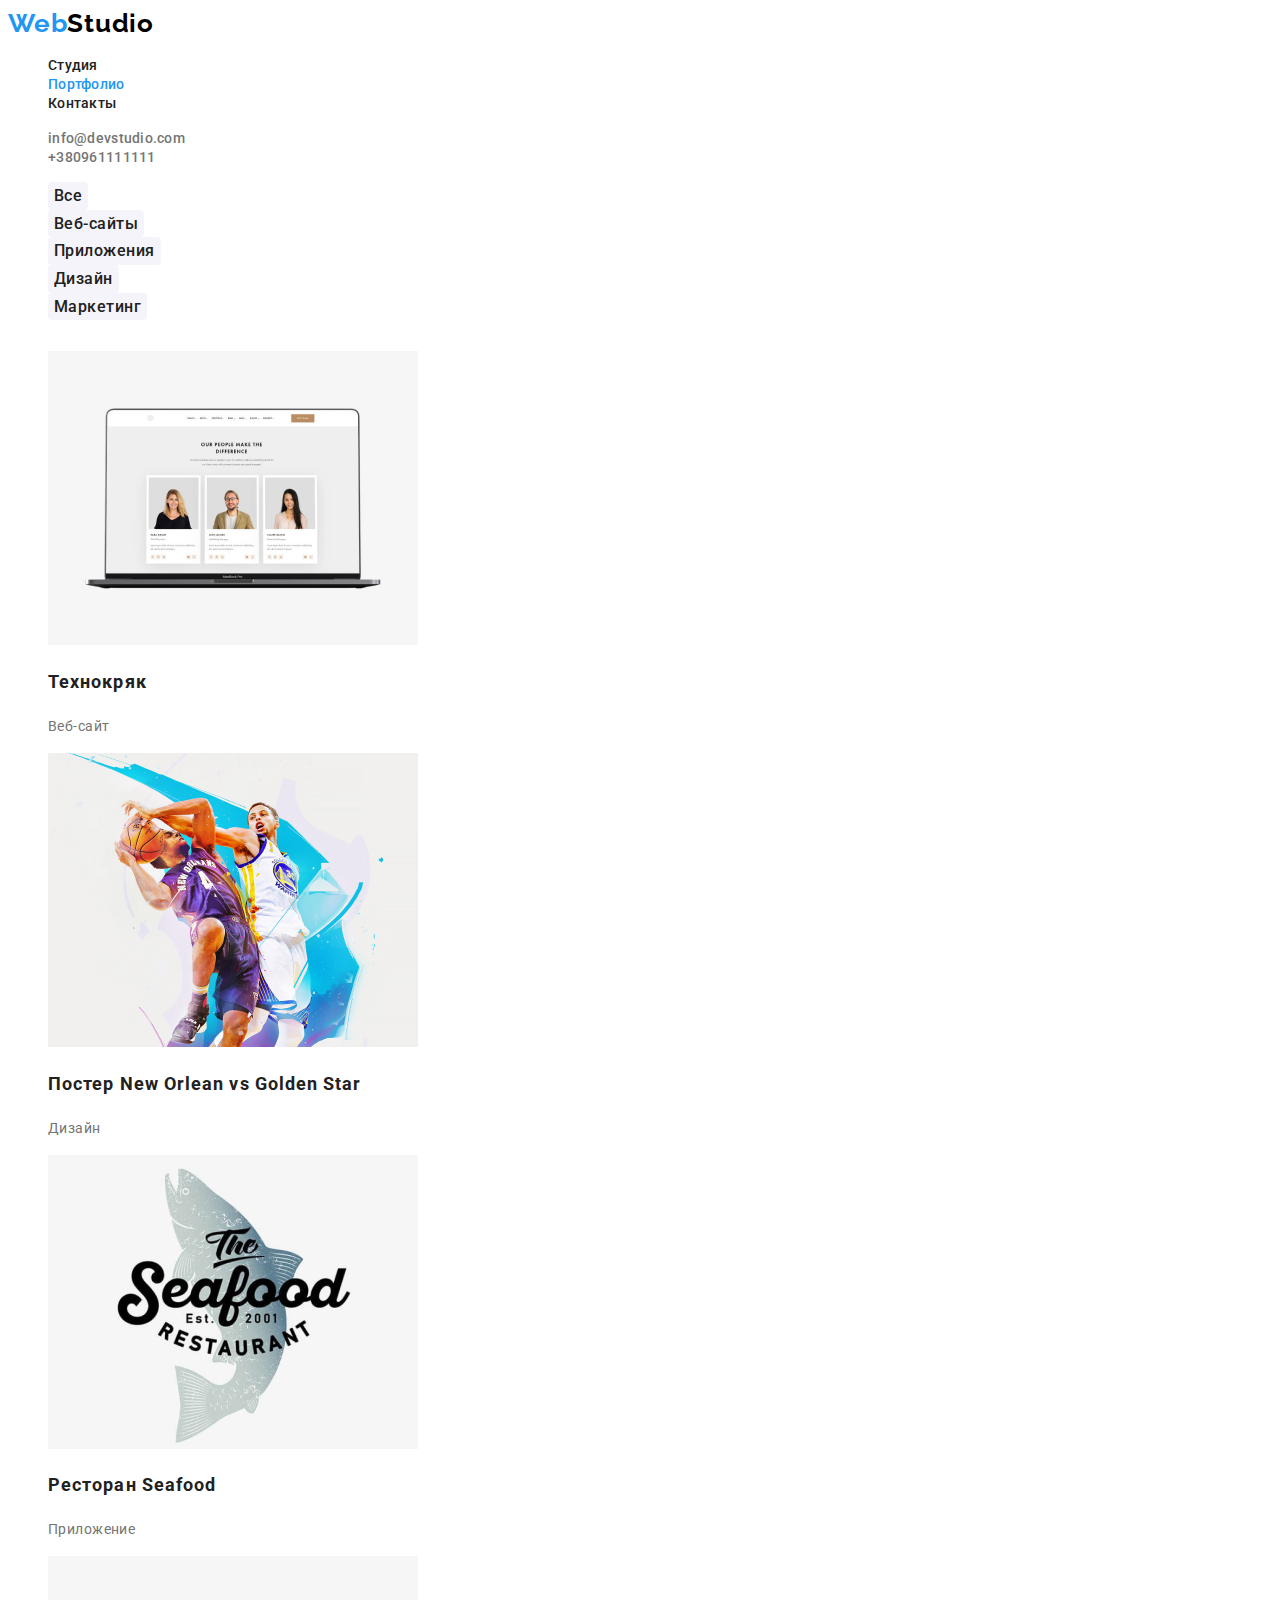
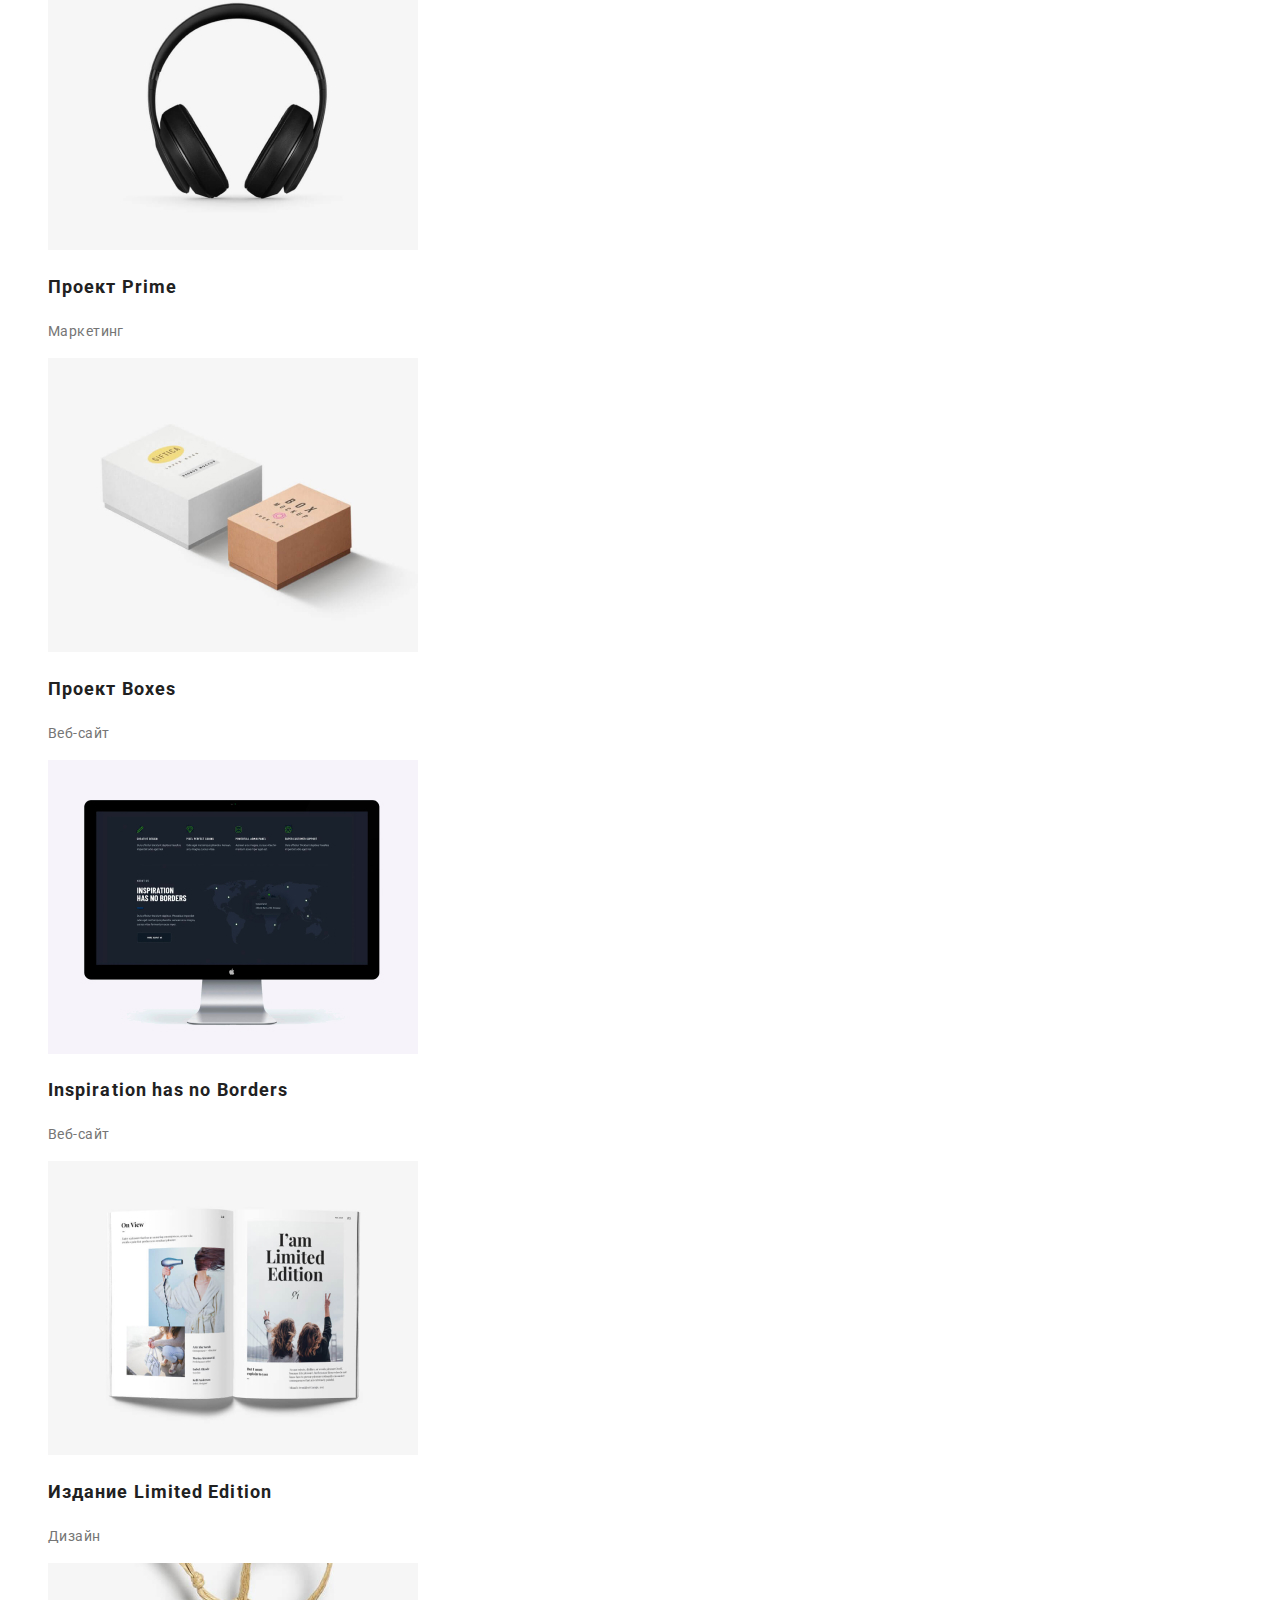
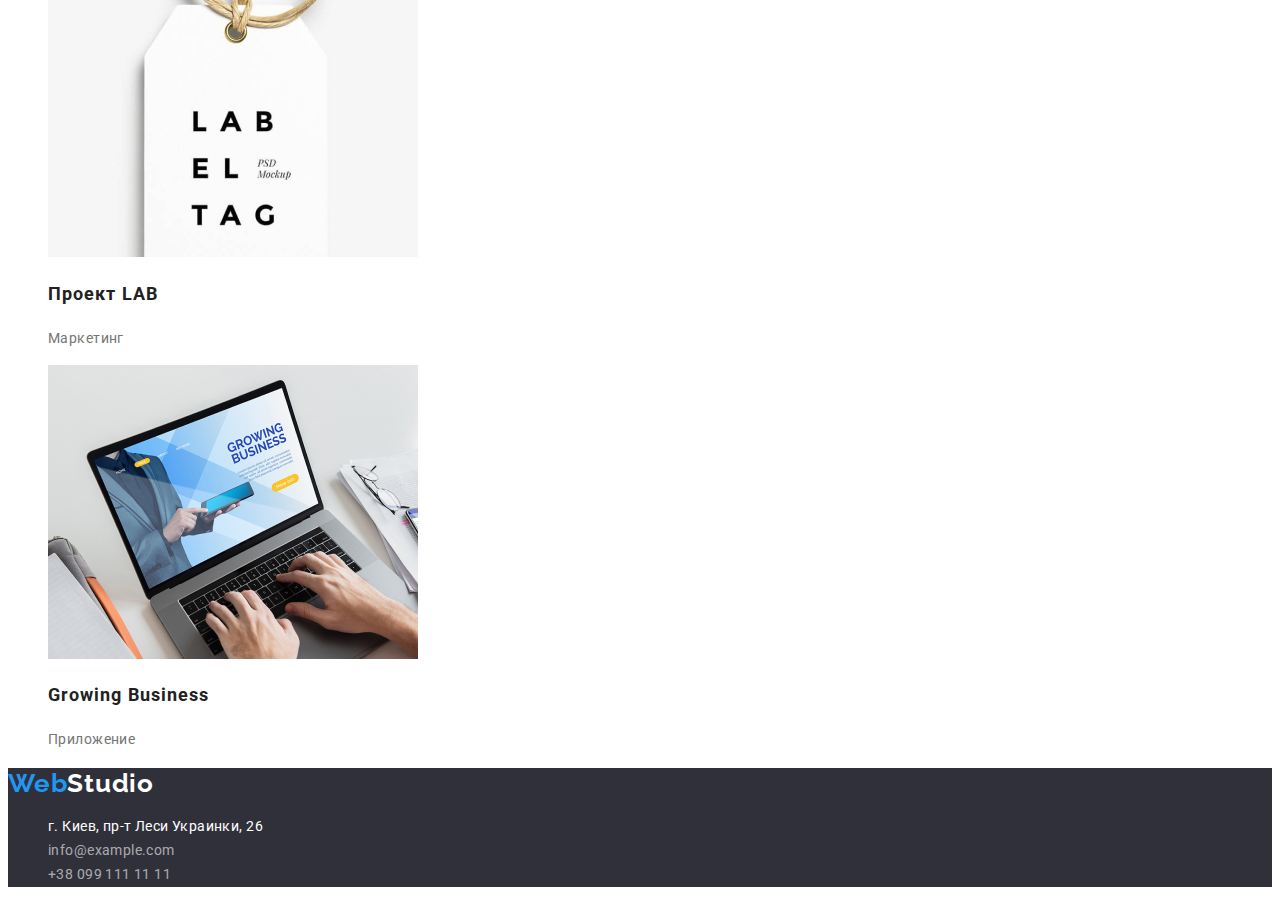
==== portfolio.html @ 6a3483ba "добавляет файлы hw2" ====
<!DOCTYPE html>
<html lang="en">

<head>
    <meta charset="UTF-8">
    <meta http-equiv="X-UA-Compatible" content="IE=edge">
    <meta name="viewport" content="width=device-width, initial-scale=1.0">
    <title>Портфолио</title>

<link rel="preconnect" href="https://fonts.googleapis.com">
<link rel="preconnect" href="https://fonts.gstatic.com" crossorigin>
<link
    href="https://fonts.googleapis.com/css2?family=Raleway:ital,wght@0,700;1,700&family=Roboto:ital,wght@0,400;0,500;0,700;0,900;1,400;1,500;1,700;1,900&display=swap"
    rel="stylesheet">    
    <link rel="stylesheet" href="./css/styles.css">
</head>
<body>
    <!-- Шапка сайта -->
    <header class="page-header">
        <nav>
            <a href="WebStudio" class="logo"><span>Web</span>Studio</a>
            <ul class="site-nav"> 
                <li class="site-nav-list-item"><a href="./index.html" class="site-nav-items">Студия</a></li>
                <li class="site-nav-list-item"><a href ="./portfolio.html" class="site-nav-items current">Портфолио</a></li>
                <li class="site-nav-list-item"><a href="" class="site-nav-items">Контакты</a></li>
            </ul>
        </nav>
        <ul class="contacts">
            <li><a href="mailto:info@devstudio.com" class="contacts-items">info@devstudio.com</a></li>
            <li><a href="tel:+380961111111" class="contacts-items">+380961111111</a></li>
        </ul>
    </header>
    <!-- Основной контент -->
    <main>
        <section class="main-content-section">
        <ul class="portfolio-filter">
            <li class="portfolio-items"><button type="button" class="filter-btn">Все</button></li>
            <li class="portfolio-items"><button type="button" class="filter-btn">Веб-сайты</button></li>
            <li class="portfolio-items"><button type="button" class="filter-btn">Приложения</button></li>
            <li class="portfolio-items"><button type="button" class="filter-btn">Дизайн</button></li>
            <li class="portfolio-items"><button type="button" class="filter-btn">Маркетинг</button></li>
        </ul>
        <h1 class="hidden-title">Виды наших услуг</h1>
        <ul class="types-of-services">
            <li class="services-item">
                <a class="foto"><img src="./images/portfolio_1.jpg"
                alt="Macbook Air с открытой веб-страницей с анкетами"
                width="370"/>
                <h2 class="name">Технокряк</h2>
                <p class="text">Веб-сайт</p></a>
            </li>
            <li class="services-item">
                <a class="foto"><img src="./images/portfolio_2.jpg" 
                alt="Постер с баскетболистами"
                width="370"/>
                <h2 class="name">Постер New Orlean vs Golden Star</h2>
                <p class="text">Дизайн</p></a>
            </li>
            <li class="services-item">
                <a class="foto"><img src="./images/portfolio_3.jpg" 
                alt="Логотип ресторана"
                width="370"/>
                <h2 class="name">Ресторан Seafood</h2>
                <p class="text">Приложение</p></a>
            </li>
            <li class="services-item">
                <a class="foto"><img src="./images/portfolio_4.jpg"
                alt="Наушники"
                width="370"/>
                <h2 class="name">Проект Prime</h2>
                <p class="text">Маркетинг</p></a>
            </li>
            <li class="services-item">
                <a class="foto"><img src="./images/portfolio_5.jpg" 
                alt="Две коробки"
                width="370"/>
                <h2 class="name">Проект Boxes</h2>
                <p class="text">Веб-сайт</p></a>
            </li>
            <li class="services-item">
                <a class="foto"><img src="./images/portfolio_6.jpg" 
                alt="Манитор компьютера"
                width="370"/>
                <h2 class="name">Inspiration has no Borders</h2>
                <p class="text">Веб-сайт</p></a>
            </li>
            <li class="services-item">
                <a class="foto"><img src="./images/portfolio_7.jpg" 
                alt="Открытая книга"
                width="370"/>
                <h2 class="name">Издание Limited Edition</h2>
                <p class="text">Дизайн</p></a>
            </li>
            <li class="services-item">
                <a class="foto"><img src="./images/portfolio_8.jpg" 
                alt="Бирка с логотипом бренда"
                width="370"/>
                <h2 class="name">Проект LAB</h2>
                <p class="text">Маркетинг</p></a>
                </li>
            <li class="services-item">
                <a class="foto"><img src="./images/portfolio_9.jpg" 
                alt="Ноутбук"
                width="370"/>
                <h2 class="name">Growing Business</h2>
                <p class="text">Приложение</p></a>
            </li>
        </ul>
        </section>
    </main>
    <!-- Футер -->
    <footer class="footer-section">
     <a href="WebStudio" class="logo-footer"><span>Web</span>Studio</a>
    <address>
        <ul class="address-section">
            <li class="address-section-item"><a class="exact-adress-item">г. Киев, пр-т Леси Украинки, 26</a></li>
            <li class="address-section-item"><a href="mailto:info@example.com" class="adress-item">info@example.com</a></li>
            <li class="address-section-item"><a href="tel:+380991111111" class="adress-item">+38 099 111 11 11</a></li>
        </ul>
    </address>
    </footer>
</body>
</html>
---- css/styles.css ----
body {
  background-color: #ffffff;
  font-family: "Roboto", "Raleway", sans-serif;
  color: #212121;
}
:root {
  --logo-color-main: #2196f3;
  --logo-color-header: #000000;
  --logo-color-footer: #ffffff;
  --footer-color: rgba(255, 255, 255, 0.6);
  --footer-background-color: #2f303a;
  --team-color: #f5f4fa;
  --text-color: #757575;
  --box-shadow: 0px 4px 4px rgba(0, 0, 0, 0.15);
  --nav-color: #212121;
}
/* Header */
.page-header {
  background: var(--logo-color-footer);
}

.logo {
  font-family: "Raleway";
  font-weight: bold;
  color: var(--logo-color-header);
  font-size: 26px;
  line-height: 1.2;
  letter-spacing: 0.03em;
  text-decoration: none;
}
.logo-footer {
  font-family: "Raleway";
  font-weight: bold;
  color: var(--logo-color-footer);
  font-size: 26px;
  line-height: 1.2;
  letter-spacing: 0.03em;
  text-decoration: none;
}

.page-header span {
  color: var(--logo-color-main);
}

.site-nav .site-nav-list-item .current {
  color: var(--logo-color-main);
}

.site-nav li {
  list-style-type: none;
}

.site-nav-items {
  text-decoration: none;
  font-weight: 500;
  font-size: 14px;
  line-height: 1.1;
  letter-spacing: 0.02em;
  color: var(--nav-color);
}
.site-nav .site-nav-items:hover,
.site-nav .site-nav-items:focus {
  color: var(--logo-color-main);
}
.site-nav .site-nav-items:active {
  color: var(--logo-color-main);
}
.site-nav-items:visited {
  color: var(--nav-color);
}

.contacts-items {
  text-decoration: none;
  list-style-type: none;
  color: var(--text-color);
  font-weight: 500;
  font-size: 14px;
  line-height: 1.1;
  letter-spacing: 0.02em;
}

.contacts {
  color: var(--text-color);
  text-decoration: none;
  list-style-type: none;
}

.contacts .contacts-items:hover,
.contacts-items:focus {
  color: var(--logo-color-main);
}

/* Main */

.filter-btn {
  text-decoration: none;
  list-style-type: none;
  background-color: var(--team-color);
  font-family: "Roboto";
  font-weight: 500;
  font-size: 14px;
  line-height: 1.6;
  letter-spacing: 0.03em;
  border: none;
  border-radius: 4px;
  text-align: center;
  display: inline-block;
  cursor: pointer;
  font-size: 16px;
  color: var(--nav-color);
  line-height: 1.6;
}
.portfolio-filter .portfolio-items .button {
  font-weight: 500;
  font-size: 16px;
  line-height: 1.6;
  text-align: center;
  letter-spacing: 0.03em;
  color: var(--logo-color-footer);
  border-width: 1px;
  border-color: var(--logo-color-header);
}

.main-content-section .portfolio-items .filter-btn:hover,
.filter-btn:focus,
.filter-btn:active {
  background-color: var(--logo-color-main);
  color: var(--logo-color-footer);
}

.portfolio-items {
  list-style-type: none;
  text-decoration: none;
}

.hidden-title {
  width: 1px;
  height: 1px;
  margin: -1px;
  border: 0;
  padding: 0;
  white-space: nowrap;
  clip-path: inset(100%);
  clip: rect(0 0 0 0);
  overflow: hidden;
}
.services-item {
  list-style-type: none;
}
.name {
  font-weight: bold;
  font-size: 18px;
  line-height: 2;
  letter-spacing: 0.06em;
}
.text {
  font-size: 16px;
  line-height: 1.9;
  letter-spacing: 0.03em;
}
/* Main for index.html */
.title-section {
  background-color: var(--footer-background-color);
  width: 1600px;
  height: 600px;
}
.title-section .title {
  left: 452px;
  top: 280px;
  font-weight: 900;
  font-size: 44px;
  line-height: 1.4;
  letter-spacing: 0.06em;
  text-align: center;
  color: var(--logo-color-footer);
  text-transform: uppercase;
}
.title-section .btn {
  position: absolute;
  width: 200px;
  height: 50px;
  left: 700px;
  top: 430px;
  font-weight: bold;
  font-size: 16px;
  line-height: 1.9;
  letter-spacing: 0.06em;
  align-items: center;
  text-align: center;
  color: var(--logo-color-footer);
  border: none;
  background: var(--logo-color-main);
  box-shadow: var(--box-shadow);
  border-radius: 4px;
  cursor: pointer;
}

.headline {
  font-weight: bold;
  font-size: 14px;
  line-height: 1.1;
  letter-spacing: 0.03em;
  text-transform: uppercase;
}

.text {
  font-size: 14px;
  line-height: 1.7;
  letter-spacing: 0.03em;
  color: var(--text-color);
}

.team-section {
  background-color: var(--team-color);
}
.subtitle {
  font-weight: bold;
  font-size: 36px;
  line-height: 1.2;
  letter-spacing: 0.03em;
  text-align: center;
}

.list-items {
  list-style-type: none;
}
.headline-name {
  font-weight: 500;
  font-size: 16px;
  line-height: 1.2;
  letter-spacing: 0.03em;
  text-align: center;
}

.text-position {
  font-size: 16px;
  line-height: 1.2;
  letter-spacing: 0.03em;
  text-align: center;
  color: var(--text-color);
}

/* Footer */
.footer-section {
  background-color: var(--footer-background-color);
}
.a {
  text-decoration: none;
}

.address-section .address-section-item {
  list-style-type: none;
}
.address-section-item .adress-item {
  text-decoration: none;
}
.adress-item {
  font-size: 14px;
  line-height: 1.7;
  letter-spacing: 0.03em;
  font-style: normal;
  color: var(--footer-color);
}
.exact-adress-item {
  font-size: 14px;
  line-height: 1.7;
  letter-spacing: 0.03em;
  font-style: normal;
  color: var(--logo-color-footer);
}
.footer-section span {
  color: var(--logo-color-main);
}

.address-section .address-section-item .adress-item:hover,
.adress-item:focus,
.adress-item:active {
  color: var(--logo-color-main);
}
.address-section .address-section-item .exact-adress-item:hover,
.exact-adress-item:focus,
.exact-adress-item:active {
  color: var(--logo-color-main);
}
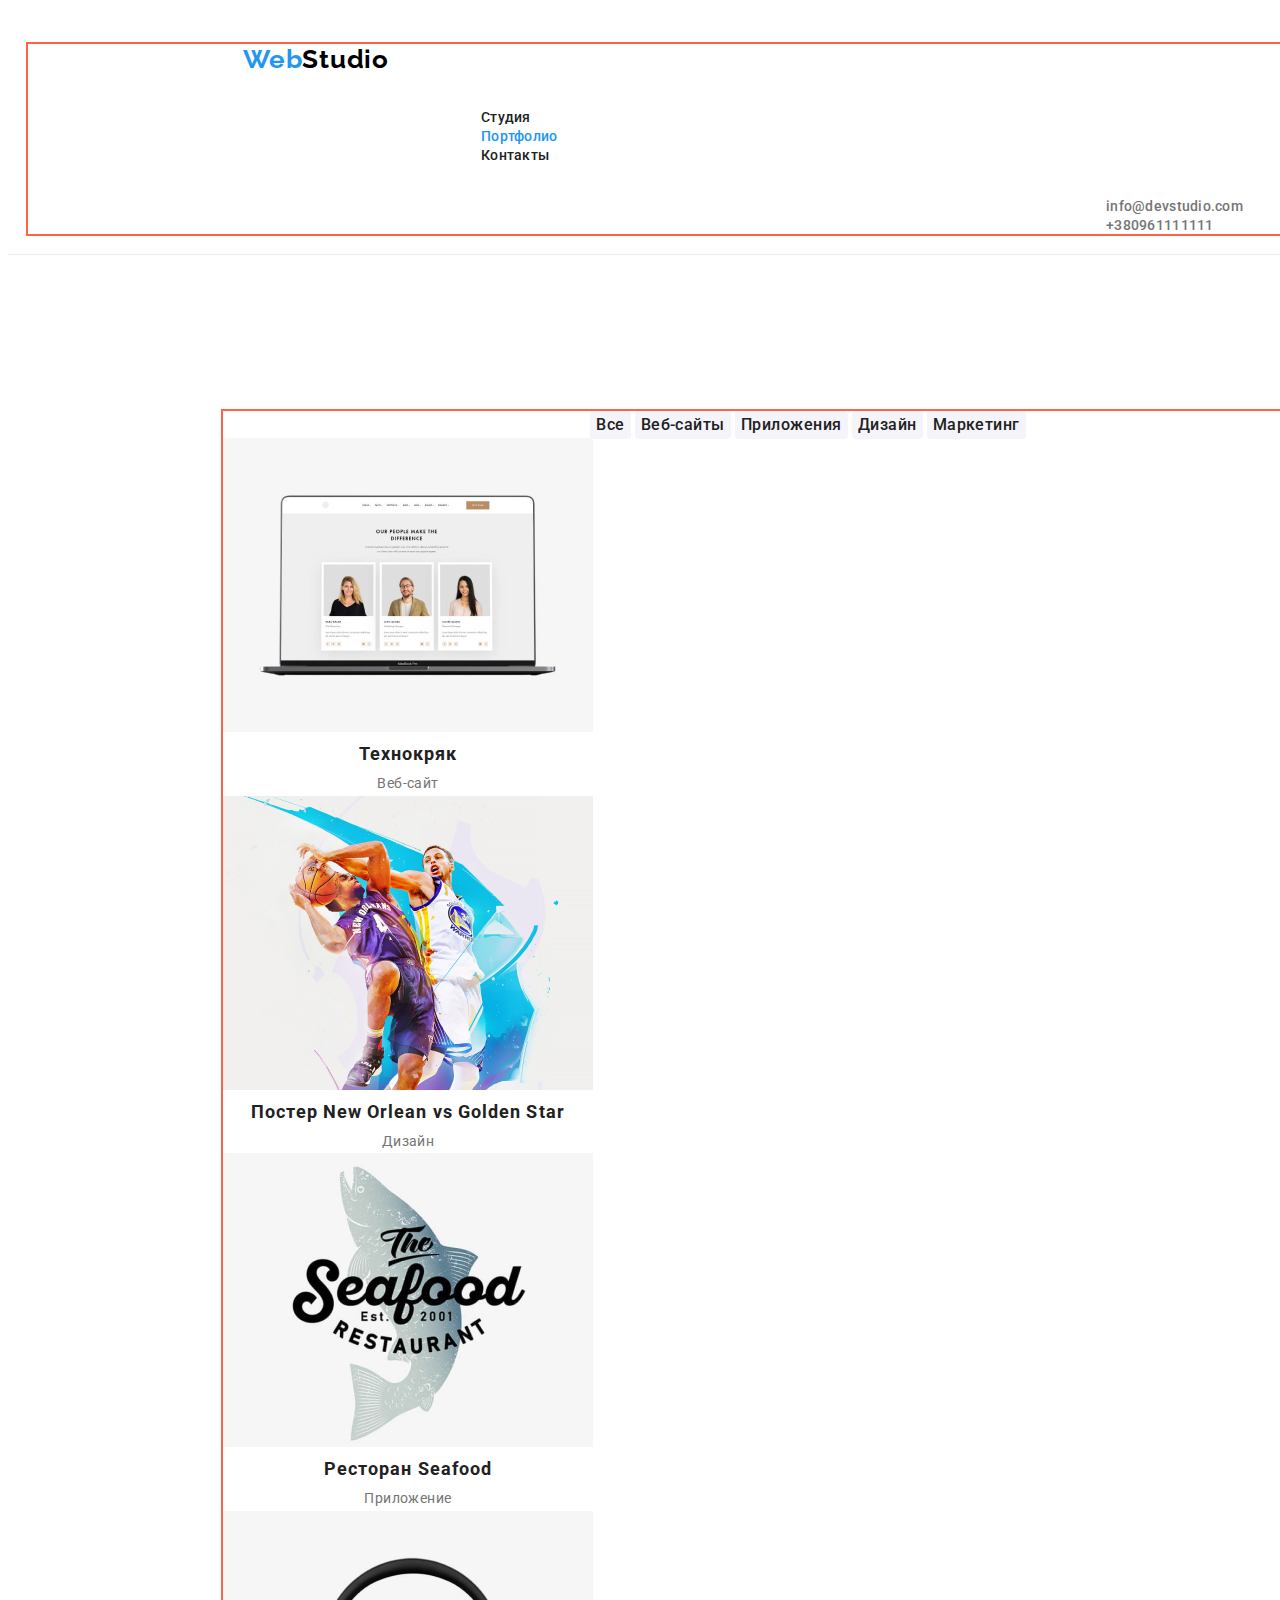
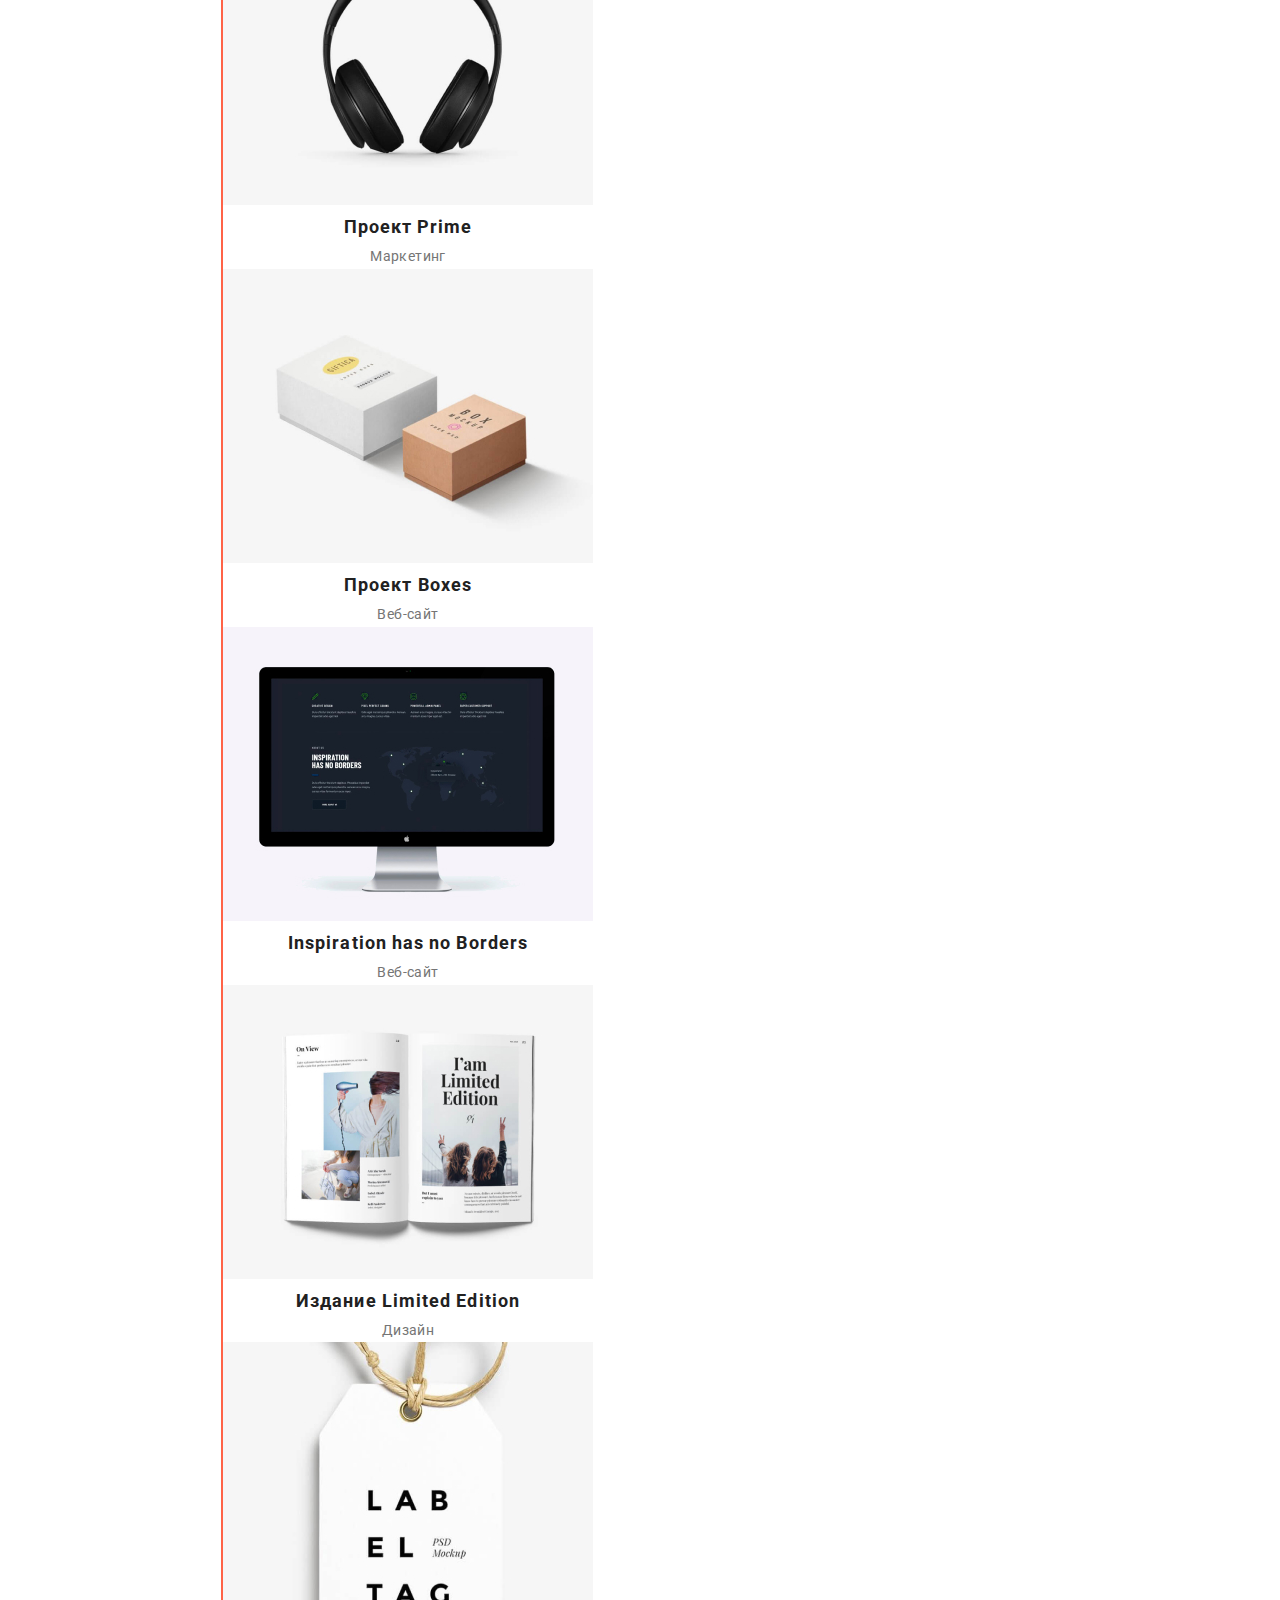
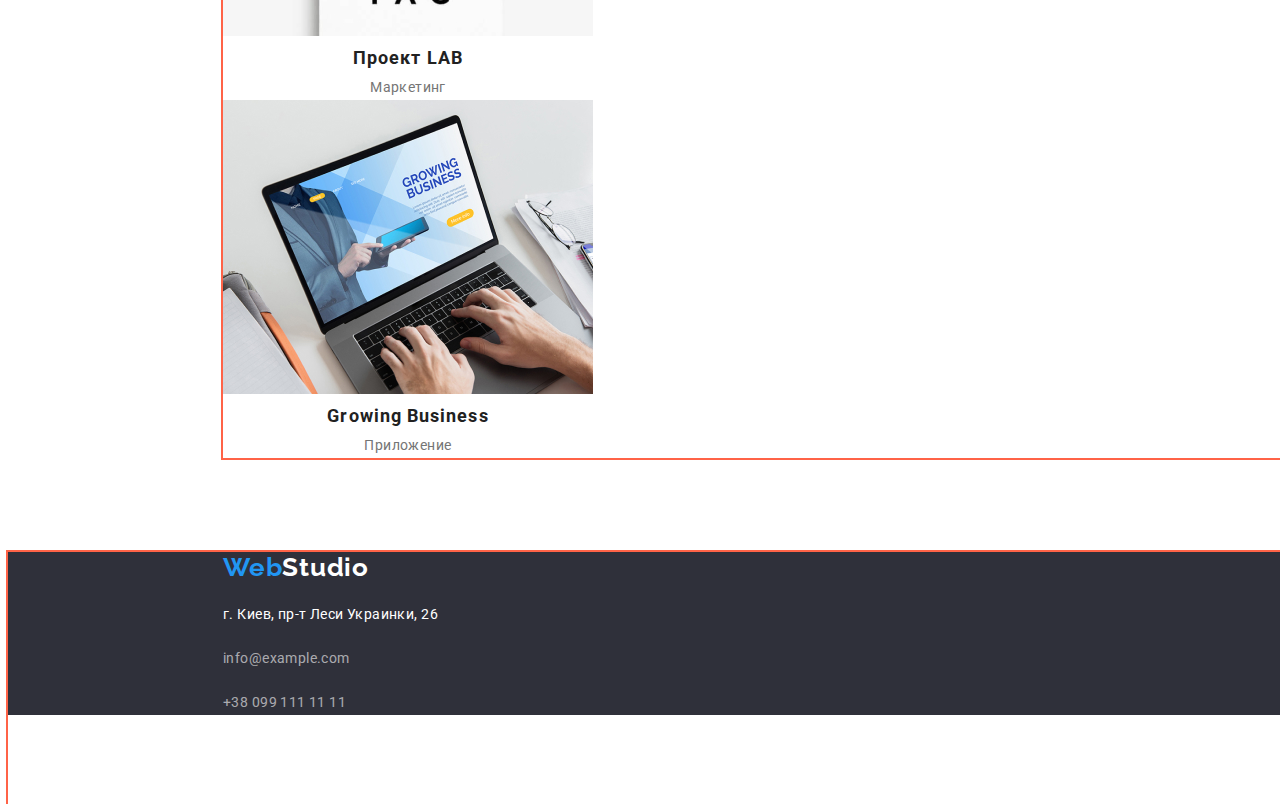
==== commit 19bff786: "добавляет геометрию элемента" ====
--- a/portfolio.html
+++ b/portfolio.html
@@ -11,28 +11,38 @@
 <link rel="preconnect" href="https://fonts.gstatic.com" crossorigin>
 <link
     href="https://fonts.googleapis.com/css2?family=Raleway:ital,wght@0,700;1,700&family=Roboto:ital,wght@0,400;0,500;0,700;0,900;1,400;1,500;1,700;1,900&display=swap"
-    rel="stylesheet">    
+    rel="stylesheet">        
+    <link rel="stylesheet" href="https://cdnjs.cloudflare.com/ajax/libs/modern-normalize/1.1.0/modern-normalize.min.css"
+        integrity="sha512-wpPYUAdjBVSE4KJnH1VR1HeZfpl1ub8YT/NKx4PuQ5NmX2tKuGu6U/JRp5y+Y8XG2tV+wKQpNHVUX03MfMFn9Q=="
+        crossorigin="anonymous" referrerpolicy="no-referrer"/>
     <link rel="stylesheet" href="./css/styles.css">
+
 </head>
 <body>
+ <div class="body-doc">
     <!-- Шапка сайта -->
-    <header class="page-header">
-        <nav>
+    <div class="header-container">
+        <header class="page-header">
+        <nav class="nav-container">
             <a href="WebStudio" class="logo"><span>Web</span>Studio</a>
             <ul class="site-nav"> 
                 <li class="site-nav-list-item"><a href="./index.html" class="site-nav-items">Студия</a></li>
                 <li class="site-nav-list-item"><a href ="./portfolio.html" class="site-nav-items current">Портфолио</a></li>
                 <li class="site-nav-list-item"><a href="" class="site-nav-items">Контакты</a></li>
             </ul>
+        
         </nav>
         <ul class="contacts">
             <li><a href="mailto:info@devstudio.com" class="contacts-items">info@devstudio.com</a></li>
             <li><a href="tel:+380961111111" class="contacts-items">+380961111111</a></li>
         </ul>
-    </header>
+        </header>
+    </div>
     <!-- Основной контент -->
     <main>
+        <div class="portfolio-container">
         <section class="main-content-section">
+        <div class="portfilio-btn-contaner">
         <ul class="portfolio-filter">
             <li class="portfolio-items"><button type="button" class="filter-btn">Все</button></li>
             <li class="portfolio-items"><button type="button" class="filter-btn">Веб-сайты</button></li>
@@ -40,7 +50,9 @@
             <li class="portfolio-items"><button type="button" class="filter-btn">Дизайн</button></li>
             <li class="portfolio-items"><button type="button" class="filter-btn">Маркетинг</button></li>
         </ul>
+        </div>
         <h1 class="hidden-title">Виды наших услуг</h1>
+        <div class="portfolio-exmls">
         <ul class="types-of-services">
             <li class="services-item">
                 <a class="foto"><img src="./images/portfolio_1.jpg"
@@ -106,9 +118,12 @@
                 <p class="text">Приложение</p></a>
             </li>
         </ul>
+        </div>
         </section>
+    </div>    
     </main>
     <!-- Футер -->
+    <div class="footer-container">
     <footer class="footer-section">
      <a href="WebStudio" class="logo-footer"><span>Web</span>Studio</a>
     <address>
@@ -119,5 +134,7 @@
         </ul>
     </address>
     </footer>
+    </div>
+</div>
 </body>
 </html>--- a/css/styles.css
+++ b/css/styles.css
@@ -1,3 +1,23 @@
+p,
+h1,
+h2,
+h3,
+h4,
+h5,
+h6 {
+  margin: 0;
+}
+
+ul,
+ol {
+  margin: 0;
+  padding: 0;
+}
+
+button {
+  cursor: pointer;
+}
+
 body {
   background-color: #ffffff;
   font-family: "Roboto", "Raleway", sans-serif;
@@ -15,8 +35,35 @@
   --nav-color: #212121;
 }
 /* Header */
+.body-doc {
+  width: 1600px;
+  height: 1880px;
+}
+
+.header-container {
+  width: 1600px;
+  margin: 0px;
+  display: inline-block;
+  flex-direction: row;
+  justify-content: flex-start;
+  border-bottom: 1px solid #ececec;
+  padding: 20px;
+  margin-top: 16px;
+  margin-bottom: 78px;
+}
+
+.portfolio-container {
+  width: 1170px;
+  margin-top: 78px;
+  margin-right: 215px;
+  margin-bottom: 94px;
+  margin-left: 215px;
+  outline: 2px solid tomato;
+}
+
 .page-header {
   background: var(--logo-color-footer);
+  outline: 2px solid tomato;
 }
 
 .logo {
@@ -27,6 +74,9 @@
   line-height: 1.2;
   letter-spacing: 0.03em;
   text-decoration: none;
+  width: 145px;
+  padding-top: 31px;
+  padding-left: 215px;
 }
 .logo-footer {
   font-family: "Raleway";
@@ -36,6 +86,11 @@
   line-height: 1.2;
   letter-spacing: 0.03em;
   text-decoration: none;
+  width: 145px;
+  padding-top: 60;
+  padding-right: 1240px;
+  padding-bottom: 20px;
+  padding-left: 215px;
 }
 
 .page-header span {
@@ -49,7 +104,11 @@
 .site-nav li {
   list-style-type: none;
 }
-
+.site-nav {
+  width: 294px;
+  padding-top: 32px;
+  padding-left: 453px;
+}
 .site-nav-items {
   text-decoration: none;
   font-weight: 500;
@@ -83,6 +142,9 @@
   color: var(--text-color);
   text-decoration: none;
   list-style-type: none;
+  width: 135px;
+  padding-top: 32px;
+  padding-left: 1078px;
 }
 
 .contacts .contacts-items:hover,
@@ -91,6 +153,9 @@
 }
 
 /* Main */
+.portfilio-btn-contaner {
+  text-align: center;
+}
 
 .filter-btn {
   text-decoration: none;
@@ -131,6 +196,7 @@
 .portfolio-items {
   list-style-type: none;
   text-decoration: none;
+  display: inline;
 }
 
 .hidden-title {
@@ -144,6 +210,11 @@
   clip: rect(0 0 0 0);
   overflow: hidden;
 }
+
+.portfolio-exmls {
+  text-align: center;
+  display: flex;
+}
 .services-item {
   list-style-type: none;
 }
@@ -241,6 +312,13 @@
 }
 
 /* Footer */
+.footer-container {
+  width: 1600px;
+  height: 252px;
+  margin-top: 94px;
+  margin-bottom: 0px;
+  outline: 2px solid tomato;
+}
 .footer-section {
   background-color: var(--footer-background-color);
 }
@@ -253,6 +331,14 @@
 }
 .address-section-item .adress-item {
   text-decoration: none;
+}
+
+.address-section-item {
+  width: 231px;
+  margin-top: 20px;
+  margin-right: 1154;
+  margin-bottom: 60;
+  margin-left: 215px;
 }
 .adress-item {
   font-size: 14px;
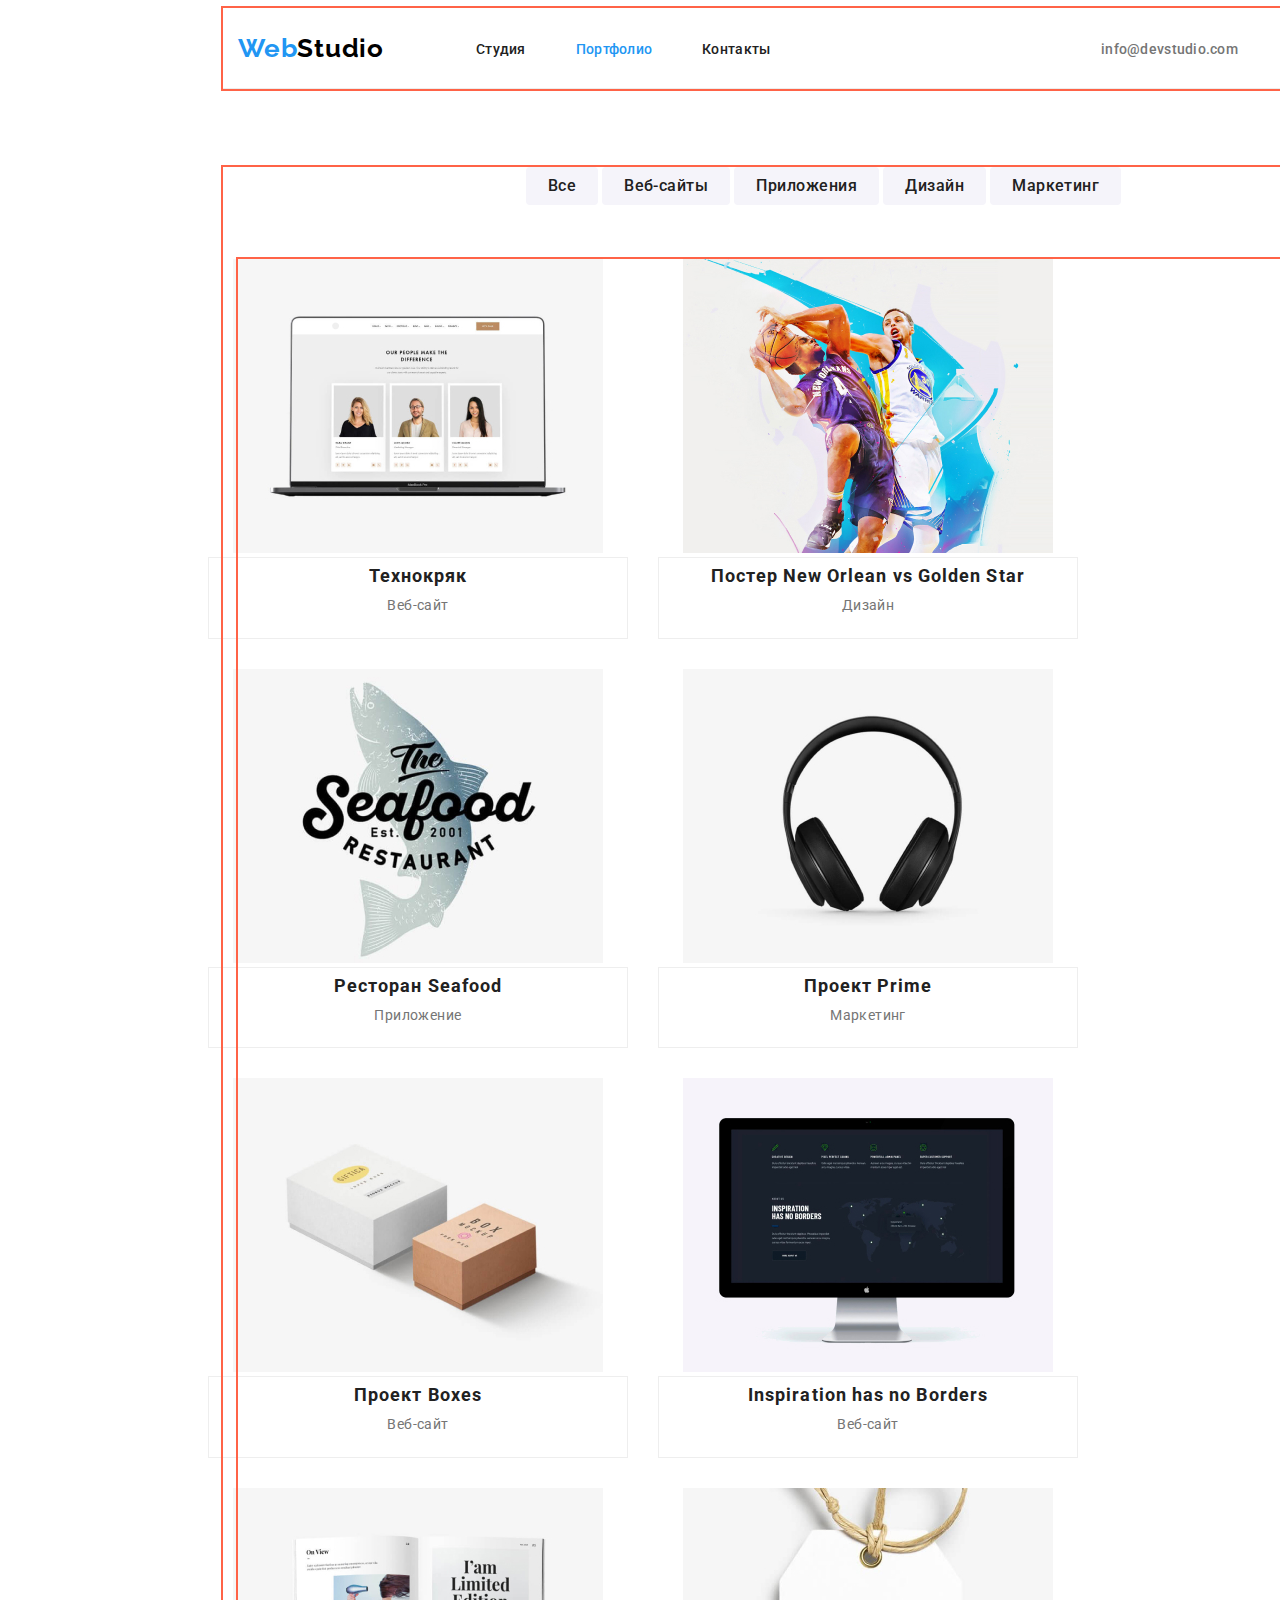
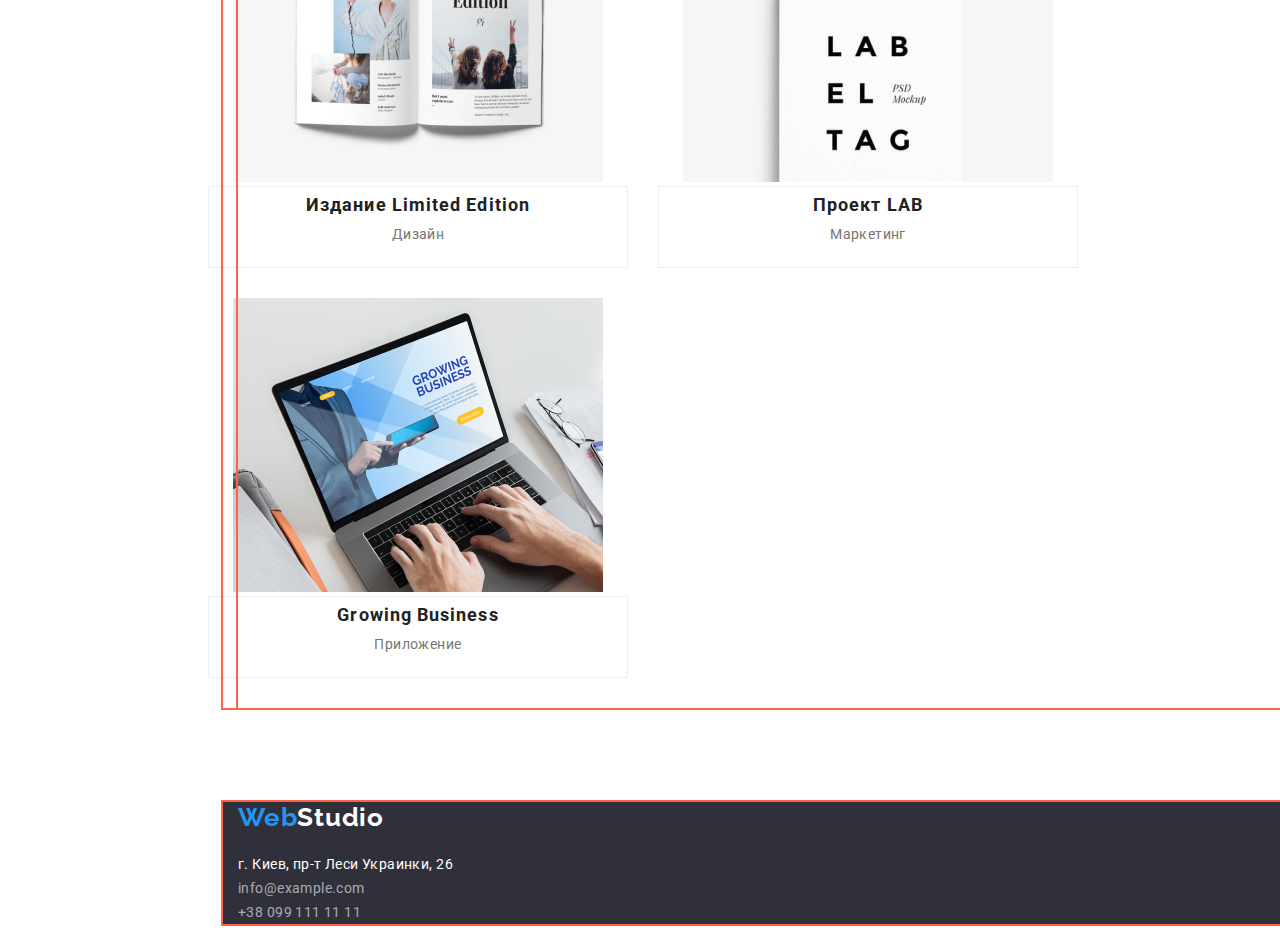
==== commit 5409f304: "добавляет геометрию документу Portfolio" ====
--- a/portfolio.html
+++ b/portfolio.html
@@ -1,12 +1,10 @@
 <!DOCTYPE html>
 <html lang="en">
-
 <head>
     <meta charset="UTF-8">
     <meta http-equiv="X-UA-Compatible" content="IE=edge">
     <meta name="viewport" content="width=device-width, initial-scale=1.0">
     <title>Портфолио</title>
-
 <link rel="preconnect" href="https://fonts.googleapis.com">
 <link rel="preconnect" href="https://fonts.gstatic.com" crossorigin>
 <link
@@ -16,116 +14,150 @@
         integrity="sha512-wpPYUAdjBVSE4KJnH1VR1HeZfpl1ub8YT/NKx4PuQ5NmX2tKuGu6U/JRp5y+Y8XG2tV+wKQpNHVUX03MfMFn9Q=="
         crossorigin="anonymous" referrerpolicy="no-referrer"/>
     <link rel="stylesheet" href="./css/styles.css">
-
 </head>
 <body>
- <div class="body-doc">
+
     <!-- Шапка сайта -->
-    <div class="header-container">
-        <header class="page-header">
-        <nav class="nav-container">
-            <a href="WebStudio" class="logo"><span>Web</span>Studio</a>
-            <ul class="site-nav"> 
-                <li class="site-nav-list-item"><a href="./index.html" class="site-nav-items">Студия</a></li>
-                <li class="site-nav-list-item"><a href ="./portfolio.html" class="site-nav-items current">Портфолио</a></li>
-                <li class="site-nav-list-item"><a href="" class="site-nav-items">Контакты</a></li>
-            </ul>
-        
-        </nav>
-        <ul class="contacts">
-            <li><a href="mailto:info@devstudio.com" class="contacts-items">info@devstudio.com</a></li>
-            <li><a href="tel:+380961111111" class="contacts-items">+380961111111</a></li>
-        </ul>
-        </header>
-    </div>
+    <header class="page-header">   
+        <div class="header-container">
+            <nav class="nav-container">
+                <a href="./index.html" class="logo"><span>Web</span>Studio</a>
+                <ul class="site-nav"> 
+                    <li class="site-nav-list-item"><a href="./index.html" class="site-nav-items">Студия</a></li>
+                    <li class="site-nav-list-item"><a href ="./portfolio.html" class="site-nav-items current">Портфолио</a></li>
+                    <li class="site-nav-list-item"><a href="" class="site-nav-items">Контакты</a></li>
+                </ul>
+            </nav>
+            <ul class="contacts">
+                <li class="contacts-list-items"><a href="mailto:info@devstudio.com" class="contacts-items">info@devstudio.com</a></li>
+                <li class="contacts-list-items"><a href="tel:+380961111111" class="contacts-items">+380961111111</a></li>
+            </ul>   
+        </div>
+    </header>
+ 
     <!-- Основной контент -->
     <main>
+        <section class="main-content-section">        
         <div class="portfolio-container">
-        <section class="main-content-section">
-        <div class="portfilio-btn-contaner">
-        <ul class="portfolio-filter">
-            <li class="portfolio-items"><button type="button" class="filter-btn">Все</button></li>
-            <li class="portfolio-items"><button type="button" class="filter-btn">Веб-сайты</button></li>
-            <li class="portfolio-items"><button type="button" class="filter-btn">Приложения</button></li>
-            <li class="portfolio-items"><button type="button" class="filter-btn">Дизайн</button></li>
-            <li class="portfolio-items"><button type="button" class="filter-btn">Маркетинг</button></li>
-        </ul>
+            <div class="filter-container">
+                <ul class="portfolio-filter">
+                    <li class="portfolio-items"><button type="button" class="filter-btn">Все</button></li>
+                    <li class="portfolio-items"><button type="button" class="filter-btn">Веб-сайты</button></li>
+                    <li class="portfolio-items"><button type="button" class="filter-btn">Приложения</button></li>
+                    <li class="portfolio-items"><button type="button" class="filter-btn">Дизайн</button></li>
+                    <li class="portfolio-items"><button type="button" class="filter-btn">Маркетинг</button></li>
+                </ul>
+            </div>
+        <h1 class="visually-hidden">Виды наших услуг</h1>
+        <div class="portfolio-exmpls-container">
+            <ul class="types-of-services">
+                <li class="services-item"> 
+                        <a class="foto"><img src="./images/portfolio_1.jpg"
+                            alt="Macbook Air с открытой веб-страницей с анкетами"
+                            width="370"/>
+                                <div class="services-container">
+                                    <h2 class="name">Технокряк</h2>
+                                    <p class="text">Веб-сайт</p>
+                                </div>
+                        </a>
+                </li>
+                
+                <li class="services-item">
+                    <a class="foto"><img src="./images/portfolio_2.jpg" 
+                            alt="Постер с баскетболистами"
+                            width="370"/>
+                            <div class="services-container">
+                                <h2 class="name">Постер New Orlean vs Golden Star</h2>
+                                <p class="text">Дизайн</p>
+                            </div>
+                    </a>
+                </li>
+            
+                <li class="services-item">
+                    <a class="foto"><img src="./images/portfolio_3.jpg" 
+                        alt="Логотип ресторана"
+                        width="370"/>
+                            <div class="services-container">
+                                <h2 class="name">Ресторан Seafood</h2>
+                                <p class="text">Приложение</p>
+                            </div>
+                    </a>
+                </li>
+            
+                <li class="services-item">
+                    <a class="foto"><img src="./images/portfolio_4.jpg"
+                        alt="Наушники"
+                        width="370"/>
+                            <div class="services-container">
+                                <h2 class="name">Проект Prime</h2>
+                                <p class="text">Маркетинг</p>
+                            </div> 
+                    </a>
+                </li>
+            
+                <li class="services-item">
+                    <a class="foto"><img src="./images/portfolio_5.jpg" 
+                        alt="Две коробки"
+                        width="370"/>
+                            <div class="services-container">
+                                <h2 class="name">Проект Boxes</h2>
+                                <p class="text">Веб-сайт</p>
+                            </div>
+                     </a> 
+                </li>
+                
+                <li class="services-item">
+                    <a class="foto"><img src="./images/portfolio_6.jpg" 
+                        alt="Манитор компьютера"
+                        width="370"/>
+                            <div class="services-container">
+                                <h2 class="name">Inspiration has no Borders</h2>
+                                <p class="text">Веб-сайт</p>
+                            </div>
+                    </a>
+                </li>
+            
+                <li class="services-item">
+                    <a class="foto"><img src="./images/portfolio_7.jpg" 
+                        alt="Открытая книга"
+                        width="370"/> 
+                            <div class="services-container"> 
+                                <h2 class="name">Издание Limited Edition</h2>
+                                <p class="text">Дизайн</p>
+                            </div>
+                    </a>
+                </li>
+                
+                <li class="services-item">
+                    <a class="foto"><img src="./images/portfolio_8.jpg" 
+                        alt="Бирка с логотипом бренда"
+                        width="370"/>
+                            <div class="services-container">
+                                <h2 class="name">Проект LAB</h2>
+                                <p class="text">Маркетинг</p>
+                            </div>
+                    </a> 
+                </li>
+            
+                <li class="services-item">
+                    <a class="foto"><img src="./images/portfolio_9.jpg" 
+                        alt="Ноутбук"
+                        width="370"/>
+                            <div class="services-container">
+                                <h2 class="name">Growing Business</h2>
+                                <p class="text">Приложение</p>
+                            </div>
+                    </a>
+                </li>
+            </ul>
         </div>
-        <h1 class="hidden-title">Виды наших услуг</h1>
-        <div class="portfolio-exmls">
-        <ul class="types-of-services">
-            <li class="services-item">
-                <a class="foto"><img src="./images/portfolio_1.jpg"
-                alt="Macbook Air с открытой веб-страницей с анкетами"
-                width="370"/>
-                <h2 class="name">Технокряк</h2>
-                <p class="text">Веб-сайт</p></a>
-            </li>
-            <li class="services-item">
-                <a class="foto"><img src="./images/portfolio_2.jpg" 
-                alt="Постер с баскетболистами"
-                width="370"/>
-                <h2 class="name">Постер New Orlean vs Golden Star</h2>
-                <p class="text">Дизайн</p></a>
-            </li>
-            <li class="services-item">
-                <a class="foto"><img src="./images/portfolio_3.jpg" 
-                alt="Логотип ресторана"
-                width="370"/>
-                <h2 class="name">Ресторан Seafood</h2>
-                <p class="text">Приложение</p></a>
-            </li>
-            <li class="services-item">
-                <a class="foto"><img src="./images/portfolio_4.jpg"
-                alt="Наушники"
-                width="370"/>
-                <h2 class="name">Проект Prime</h2>
-                <p class="text">Маркетинг</p></a>
-            </li>
-            <li class="services-item">
-                <a class="foto"><img src="./images/portfolio_5.jpg" 
-                alt="Две коробки"
-                width="370"/>
-                <h2 class="name">Проект Boxes</h2>
-                <p class="text">Веб-сайт</p></a>
-            </li>
-            <li class="services-item">
-                <a class="foto"><img src="./images/portfolio_6.jpg" 
-                alt="Манитор компьютера"
-                width="370"/>
-                <h2 class="name">Inspiration has no Borders</h2>
-                <p class="text">Веб-сайт</p></a>
-            </li>
-            <li class="services-item">
-                <a class="foto"><img src="./images/portfolio_7.jpg" 
-                alt="Открытая книга"
-                width="370"/>
-                <h2 class="name">Издание Limited Edition</h2>
-                <p class="text">Дизайн</p></a>
-            </li>
-            <li class="services-item">
-                <a class="foto"><img src="./images/portfolio_8.jpg" 
-                alt="Бирка с логотипом бренда"
-                width="370"/>
-                <h2 class="name">Проект LAB</h2>
-                <p class="text">Маркетинг</p></a>
-                </li>
-            <li class="services-item">
-                <a class="foto"><img src="./images/portfolio_9.jpg" 
-                alt="Ноутбук"
-                width="370"/>
-                <h2 class="name">Growing Business</h2>
-                <p class="text">Приложение</p></a>
-            </li>
-        </ul>
         </div>
-        </section>
-    </div>    
+        </section>   
     </main>
     <!-- Футер -->
+    <footer class="footer-section">
     <div class="footer-container">
-    <footer class="footer-section">
-     <a href="WebStudio" class="logo-footer"><span>Web</span>Studio</a>
+     <a href="./index.html" class="logo-footer"><span>Web</span>Studio</a>
     <address>
         <ul class="address-section">
             <li class="address-section-item"><a class="exact-adress-item">г. Киев, пр-т Леси Украинки, 26</a></li>
@@ -133,8 +165,7 @@
             <li class="address-section-item"><a href="tel:+380991111111" class="adress-item">+38 099 111 11 11</a></li>
         </ul>
     </address>
+    </div>
     </footer>
-    </div>
-</div>
 </body>
 </html>--- a/css/styles.css
+++ b/css/styles.css
@@ -19,9 +19,9 @@
 }
 
 body {
-  background-color: #ffffff;
+  background-color: var(--logo-color-footer);
   font-family: "Roboto", "Raleway", sans-serif;
-  color: #212121;
+  color: var(--nav-color);
 }
 :root {
   --logo-color-main: #2196f3;
@@ -33,40 +33,28 @@
   --text-color: #757575;
   --box-shadow: 0px 4px 4px rgba(0, 0, 0, 0.15);
   --nav-color: #212121;
+  --border-line-color: #ececec;
 }
 /* Header */
-.body-doc {
-  width: 1600px;
-  height: 1880px;
-}
-
 .header-container {
-  width: 1600px;
-  margin: 0px;
-  display: inline-block;
-  flex-direction: row;
-  justify-content: flex-start;
-  border-bottom: 1px solid #ececec;
-  padding: 20px;
-  margin-top: 16px;
-  margin-bottom: 78px;
-}
-
-.portfolio-container {
-  width: 1170px;
-  margin-top: 78px;
+  display: flex;
+  width: 1200px;
+  margin-left: 215px;
   margin-right: 215px;
-  margin-bottom: 94px;
-  margin-left: 215px;
+  padding-left: 15px;
+  padding-right: 15px;
+  border-bottom: 1px solid var(--border-line-color);
   outline: 2px solid tomato;
-}
-
-.page-header {
   background: var(--logo-color-footer);
-  outline: 2px solid tomato;
+  align-items: center;
 }
 
 .logo {
+  width: 145px;
+  margin-top: 25px;
+  margin-bottom: 24px;
+  margin-right: 93px;
+
   font-family: "Raleway";
   font-weight: bold;
   color: var(--logo-color-header);
@@ -74,27 +62,16 @@
   line-height: 1.2;
   letter-spacing: 0.03em;
   text-decoration: none;
-  width: 145px;
-  padding-top: 31px;
-  padding-left: 215px;
-}
-.logo-footer {
-  font-family: "Raleway";
-  font-weight: bold;
-  color: var(--logo-color-footer);
-  font-size: 26px;
-  line-height: 1.2;
-  letter-spacing: 0.03em;
-  text-decoration: none;
-  width: 145px;
-  padding-top: 60;
-  padding-right: 1240px;
-  padding-bottom: 20px;
-  padding-left: 215px;
-}
-
+}
+.nav-container {
+  display: flex;
+  align-items: center;
+}
 .page-header span {
   color: var(--logo-color-main);
+}
+.site-nav-list-item:not(:last-child) {
+  margin-right: 50px;
 }
 
 .site-nav .site-nav-list-item .current {
@@ -106,8 +83,8 @@
 }
 .site-nav {
   width: 294px;
-  padding-top: 32px;
-  padding-left: 453px;
+  margin-right: 331px;
+  display: flex;
 }
 .site-nav-items {
   text-decoration: none;
@@ -118,16 +95,19 @@
   color: var(--nav-color);
 }
 .site-nav .site-nav-items:hover,
-.site-nav .site-nav-items:focus {
-  color: var(--logo-color-main);
-}
+.site-nav .site-nav-items:focus,
 .site-nav .site-nav-items:active {
   color: var(--logo-color-main);
 }
+
 .site-nav-items:visited {
   color: var(--nav-color);
 }
 
+.contacts-list-items:not(:last-child) {
+  margin-right: 50px;
+}
+
 .contacts-items {
   text-decoration: none;
   list-style-type: none;
@@ -143,8 +123,8 @@
   text-decoration: none;
   list-style-type: none;
   width: 135px;
-  padding-top: 32px;
-  padding-left: 1078px;
+  margin-right: 0px;
+  display: flex;
 }
 
 .contacts .contacts-items:hover,
@@ -153,8 +133,26 @@
 }
 
 /* Main */
-.portfilio-btn-contaner {
-  text-align: center;
+.portfolio-container {
+  text-align: center;
+  width: 1200px;
+  padding-left: 15px;
+  padding-right: 15px;
+  margin-left: 215px;
+  margin-right: 215px;
+  margin-top: 34px;
+  margin-bottom: 94px;
+  outline: 2px solid tomato;
+}
+
+.filter-container {
+  text-align: center;
+  width: 611px;
+  margin-top: 78px;
+  margin-right: 280px;
+  margin-bottom: 34px;
+  margin-left: 280px;
+  padding-bottom: 50px;
 }
 
 .filter-btn {
@@ -174,7 +172,9 @@
   font-size: 16px;
   color: var(--nav-color);
   line-height: 1.6;
-}
+  padding: 6px 22px 6px 22px;
+}
+
 .portfolio-filter .portfolio-items .button {
   font-weight: 500;
   font-size: 16px;
@@ -199,24 +199,45 @@
   display: inline;
 }
 
-.hidden-title {
+.visually-hidden {
+  position: absolute;
+  white-space: nowrap;
   width: 1px;
-  height: 1px;
-  margin: -1px;
+  overflow: hidden;
   border: 0;
   padding: 0;
-  white-space: nowrap;
-  clip-path: inset(100%);
   clip: rect(0 0 0 0);
-  overflow: hidden;
-}
-
-.portfolio-exmls {
-  text-align: center;
+  clip-path: inset(50%);
+  margin: -1px;
+}
+
+.types-of-services {
   display: flex;
+  flex-wrap: wrap;
+  margin-left: 30px;
+  margin-top: 30px;
+  margin-left: -30px;
+  margin-top: -30px;
+  align-items: center;
+}
+.portfolio-exmpls-container {
+  outline: 2px solid tomato;
+  width: 1170px;
 }
 .services-item {
   list-style-type: none;
+  flex-basis: calc((100% - 90px) / 3);
+  margin-right: 30px;
+  margin-bottom: 30px;
+}
+
+.services-container {
+  border: 1px solid #eeeeee;
+  width: 370px;
+  padding-top: 0px;
+  padding-right: 24px;
+  padding-bottom: 20px;
+  padding-left: 24px;
 }
 .name {
   font-weight: bold;
@@ -232,12 +253,10 @@
 /* Main for index.html */
 .title-section {
   background-color: var(--footer-background-color);
-  width: 1600px;
+  width: 1200px;
   height: 600px;
 }
 .title-section .title {
-  left: 452px;
-  top: 280px;
   font-weight: 900;
   font-size: 44px;
   line-height: 1.4;
@@ -312,16 +331,36 @@
 }
 
 /* Footer */
-.footer-container {
-  width: 1600px;
-  height: 252px;
+.footer-section {
+  width: 1200px;
   margin-top: 94px;
-  margin-bottom: 0px;
+  margin-left: 215px;
+
+  padding-left: 15px;
+  margin-right: 15px;
   outline: 2px solid tomato;
-}
-.footer-section {
   background-color: var(--footer-background-color);
 }
+
+.logo-footer {
+  width: 145px;
+  padding-top: 60px;
+  padding-right: 1000px;
+  padding-bottom: 20px;
+
+  font-family: "Raleway";
+  font-weight: bold;
+  color: var(--logo-color-footer);
+  font-size: 26px;
+  line-height: 1.2;
+  letter-spacing: 0.03em;
+  text-decoration: none;
+}
+
+.footer-section span {
+  color: var(--logo-color-main);
+}
+
 .a {
   text-decoration: none;
 }
@@ -333,12 +372,19 @@
   text-decoration: none;
 }
 
-.address-section-item {
+.address-section {
   width: 231px;
   margin-top: 20px;
   margin-right: 1154;
   margin-bottom: 60;
-  margin-left: 215px;
+}
+
+.exact-adress-item {
+  font-size: 14px;
+  line-height: 1.7;
+  letter-spacing: 0.03em;
+  font-style: normal;
+  color: var(--logo-color-footer);
 }
 .adress-item {
   font-size: 14px;
@@ -346,16 +392,6 @@
   letter-spacing: 0.03em;
   font-style: normal;
   color: var(--footer-color);
-}
-.exact-adress-item {
-  font-size: 14px;
-  line-height: 1.7;
-  letter-spacing: 0.03em;
-  font-style: normal;
-  color: var(--logo-color-footer);
-}
-.footer-section span {
-  color: var(--logo-color-main);
 }
 
 .address-section .address-section-item .adress-item:hover,
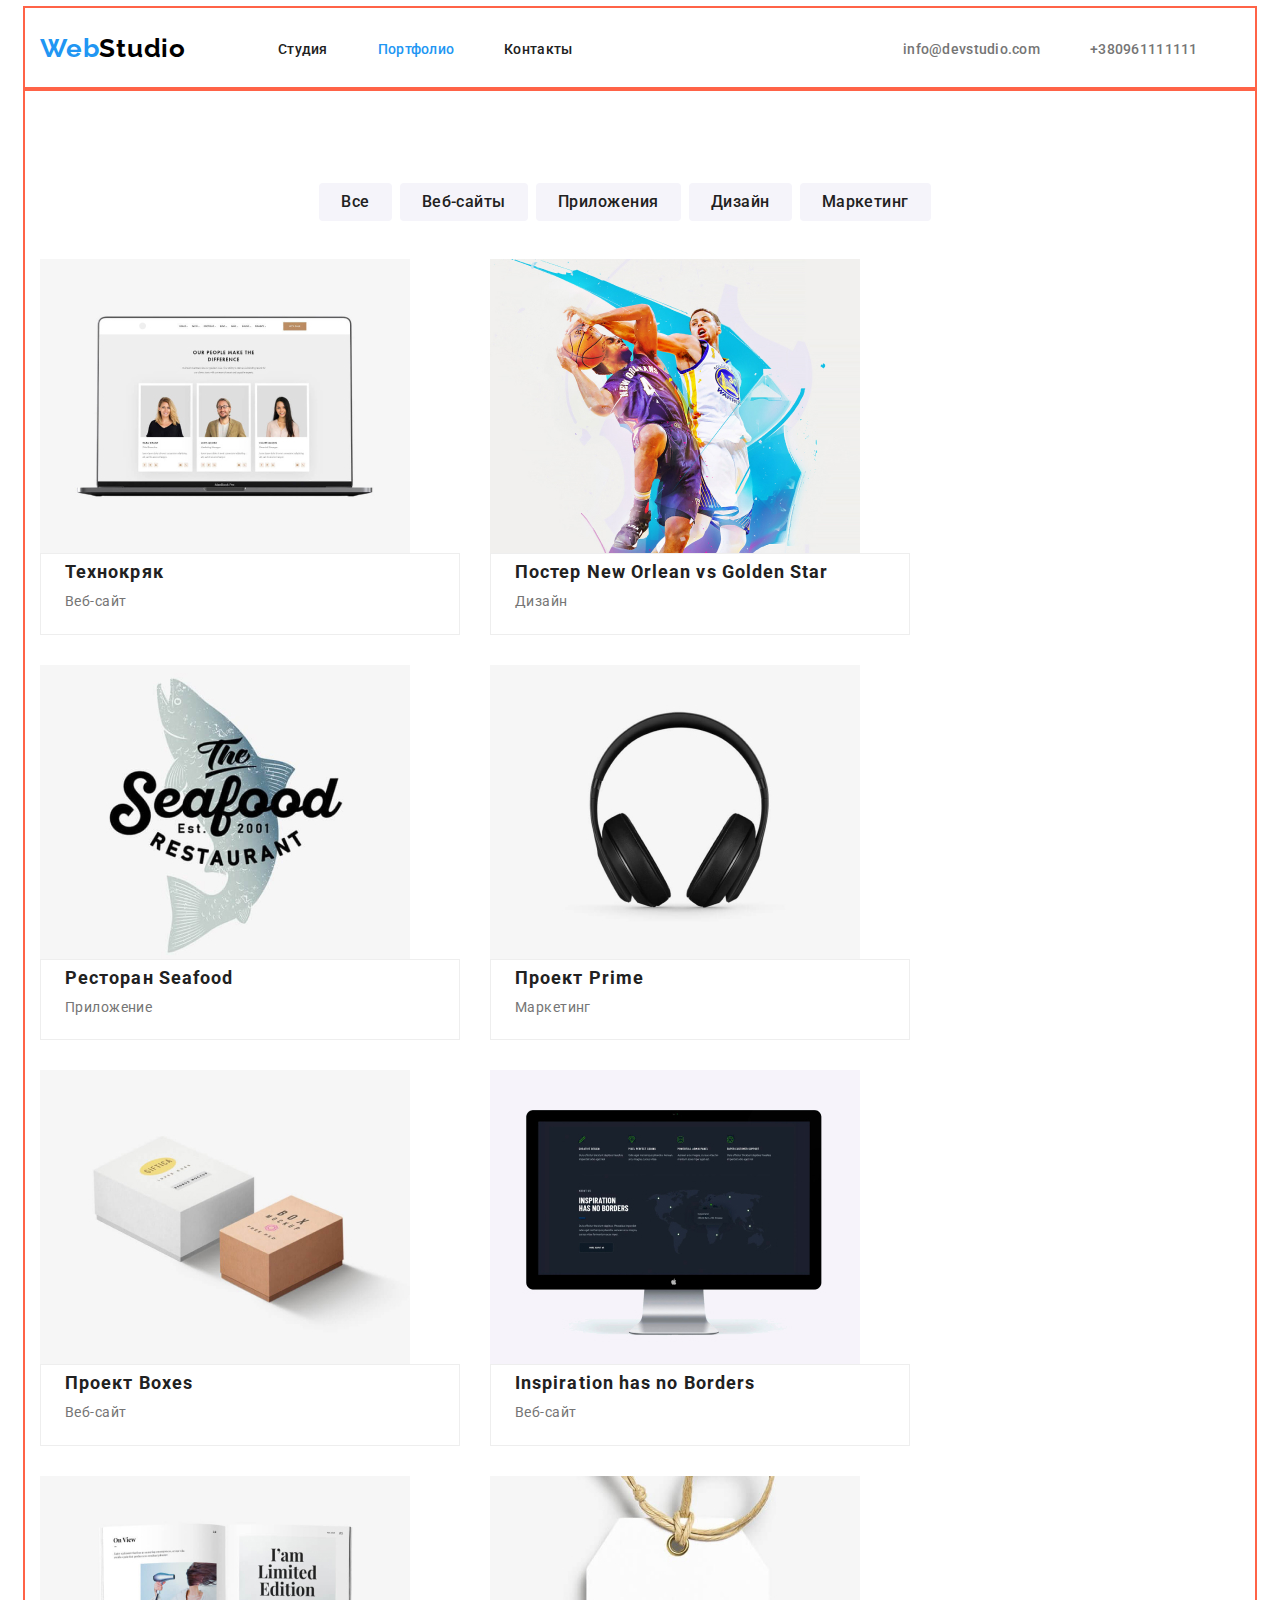
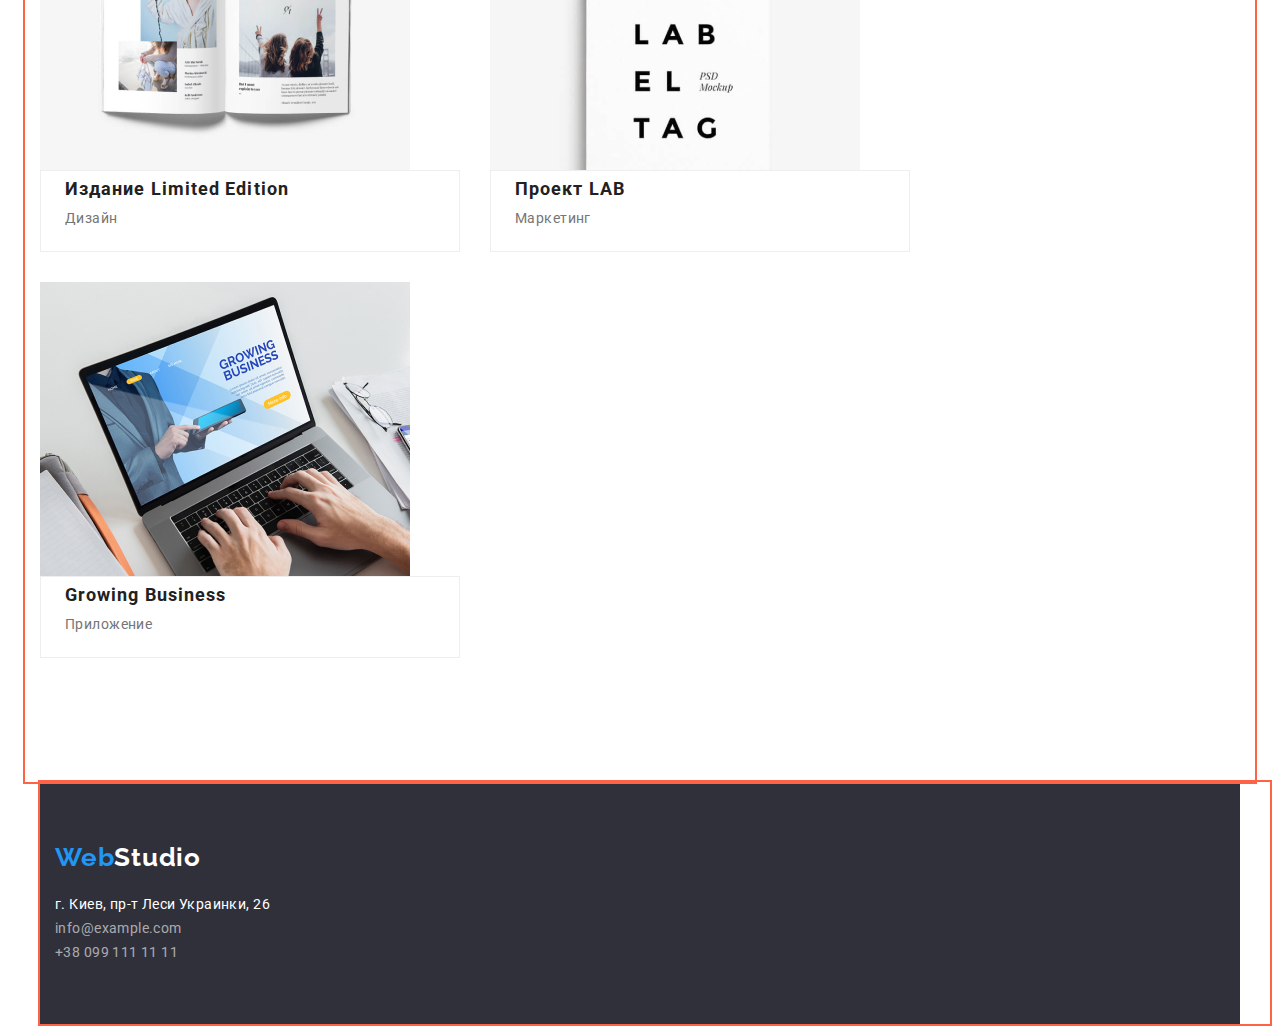
==== commit d6abb256: "корректирует margins и paddings" ====
--- a/portfolio.html
+++ b/portfolio.html
@@ -16,10 +16,10 @@
     <link rel="stylesheet" href="./css/styles.css">
 </head>
 <body>
-
     <!-- Шапка сайта -->
     <header class="page-header">   
-        <div class="header-container">
+        <div class="container">
+            <div class="header-block">
             <nav class="nav-container">
                 <a href="./index.html" class="logo"><span>Web</span>Studio</a>
                 <ul class="site-nav"> 
@@ -31,141 +31,147 @@
             <ul class="contacts">
                 <li class="contacts-list-items"><a href="mailto:info@devstudio.com" class="contacts-items">info@devstudio.com</a></li>
                 <li class="contacts-list-items"><a href="tel:+380961111111" class="contacts-items">+380961111111</a></li>
-            </ul>   
+            </ul> 
+            </div>  
         </div>
     </header>
  
     <!-- Основной контент -->
     <main>
-        <section class="main-content-section">        
-        <div class="portfolio-container">
-            <div class="filter-container">
-                <ul class="portfolio-filter">
-                    <li class="portfolio-items"><button type="button" class="filter-btn">Все</button></li>
-                    <li class="portfolio-items"><button type="button" class="filter-btn">Веб-сайты</button></li>
-                    <li class="portfolio-items"><button type="button" class="filter-btn">Приложения</button></li>
-                    <li class="portfolio-items"><button type="button" class="filter-btn">Дизайн</button></li>
-                    <li class="portfolio-items"><button type="button" class="filter-btn">Маркетинг</button></li>
-                </ul>
-            </div>
-        <h1 class="visually-hidden">Виды наших услуг</h1>
-        <div class="portfolio-exmpls-container">
-            <ul class="types-of-services">
-                <li class="services-item"> 
-                        <a class="foto"><img src="./images/portfolio_1.jpg"
-                            alt="Macbook Air с открытой веб-страницей с анкетами"
-                            width="370"/>
-                                <div class="services-container">
-                                    <h2 class="name">Технокряк</h2>
-                                    <p class="text">Веб-сайт</p>
-                                </div>
-                        </a>
-                </li>
-                
-                <li class="services-item">
-                    <a class="foto"><img src="./images/portfolio_2.jpg" 
-                            alt="Постер с баскетболистами"
-                            width="370"/>
-                            <div class="services-container">
-                                <h2 class="name">Постер New Orlean vs Golden Star</h2>
-                                <p class="text">Дизайн</p>
-                            </div>
-                    </a>
-                </li>
-            
-                <li class="services-item">
-                    <a class="foto"><img src="./images/portfolio_3.jpg" 
-                        alt="Логотип ресторана"
-                        width="370"/>
-                            <div class="services-container">
-                                <h2 class="name">Ресторан Seafood</h2>
-                                <p class="text">Приложение</p>
-                            </div>
-                    </a>
-                </li>
-            
-                <li class="services-item">
-                    <a class="foto"><img src="./images/portfolio_4.jpg"
-                        alt="Наушники"
-                        width="370"/>
-                            <div class="services-container">
-                                <h2 class="name">Проект Prime</h2>
-                                <p class="text">Маркетинг</p>
-                            </div> 
-                    </a>
-                </li>
-            
-                <li class="services-item">
-                    <a class="foto"><img src="./images/portfolio_5.jpg" 
-                        alt="Две коробки"
-                        width="370"/>
-                            <div class="services-container">
-                                <h2 class="name">Проект Boxes</h2>
-                                <p class="text">Веб-сайт</p>
-                            </div>
-                     </a> 
-                </li>
-                
-                <li class="services-item">
-                    <a class="foto"><img src="./images/portfolio_6.jpg" 
-                        alt="Манитор компьютера"
-                        width="370"/>
-                            <div class="services-container">
-                                <h2 class="name">Inspiration has no Borders</h2>
-                                <p class="text">Веб-сайт</p>
-                            </div>
-                    </a>
-                </li>
-            
-                <li class="services-item">
-                    <a class="foto"><img src="./images/portfolio_7.jpg" 
-                        alt="Открытая книга"
-                        width="370"/> 
-                            <div class="services-container"> 
-                                <h2 class="name">Издание Limited Edition</h2>
-                                <p class="text">Дизайн</p>
-                            </div>
-                    </a>
-                </li>
-                
-                <li class="services-item">
-                    <a class="foto"><img src="./images/portfolio_8.jpg" 
-                        alt="Бирка с логотипом бренда"
-                        width="370"/>
-                            <div class="services-container">
-                                <h2 class="name">Проект LAB</h2>
-                                <p class="text">Маркетинг</p>
-                            </div>
-                    </a> 
-                </li>
-            
-                <li class="services-item">
-                    <a class="foto"><img src="./images/portfolio_9.jpg" 
-                        alt="Ноутбук"
-                        width="370"/>
-                            <div class="services-container">
-                                <h2 class="name">Growing Business</h2>
-                                <p class="text">Приложение</p>
-                            </div>
-                    </a>
-                </li>
-            </ul>
-        </div>
-        </div>
-        </section>   
+        <div class="main-content-section">  
+            <div class="container">     
+                <div class="portfolio-container">
+                    <div class="filter-container">
+                        <ul class="portfolio-filter">
+                            <li class="portfolio-items"><button type="button" class="filter-btn">Все</button></li>
+                            <li class="portfolio-items"><button type="button" class="filter-btn">Веб-сайты</button></li>
+                            <li class="portfolio-items"><button type="button" class="filter-btn">Приложения</button></li>
+                            <li class="portfolio-items"><button type="button" class="filter-btn">Дизайн</button></li>
+                            <li class="portfolio-items"><button type="button" class="filter-btn">Маркетинг</button></li>
+                        </ul>
+                    </div>
+                        <h1 class="visually-hidden">Виды наших услуг</h1>
+                        <div class="portfolio-exmpls-container">
+                            <ul class="types-of-services">
+                                <li class="services-item"> 
+                                        <a class="foto"><img src="./images/portfolio_1.jpg"
+                                            alt="Macbook Air с открытой веб-страницей с анкетами"
+                                            width="370"/>
+                                                <div class="services-container">
+                                                    <h2 class="name">Технокряк</h2>
+                                                    <p class="text">Веб-сайт</p>
+                                                </div>
+                                        </a>
+                                </li>
+                                
+                                <li class="services-item">
+                                    <a class="foto"><img src="./images/portfolio_2.jpg" 
+                                            alt="Постер с баскетболистами"
+                                            width="370"/>
+                                            <div class="services-container">
+                                                <h2 class="name">Постер New Orlean vs Golden Star</h2>
+                                                <p class="text">Дизайн</p>
+                                            </div>
+                                    </a>
+                                </li>
+                            
+                                <li class="services-item">
+                                    <a class="foto"><img src="./images/portfolio_3.jpg" 
+                                        alt="Логотип ресторана"
+                                        width="370"/>
+                                            <div class="services-container">
+                                                <h2 class="name">Ресторан Seafood</h2>
+                                                <p class="text">Приложение</p>
+                                            </div>
+                                    </a>
+                                </li>
+                            
+                                <li class="services-item">
+                                    <a class="foto"><img src="./images/portfolio_4.jpg"
+                                        alt="Наушники"
+                                        width="370"/>
+                                            <div class="services-container">
+                                                <h2 class="name">Проект Prime</h2>
+                                                <p class="text">Маркетинг</p>
+                                            </div> 
+                                    </a>
+                                </li>
+                            
+                                <li class="services-item">
+                                    <a class="foto"><img src="./images/portfolio_5.jpg" 
+                                        alt="Две коробки"
+                                        width="370"/>
+                                            <div class="services-container">
+                                                <h2 class="name">Проект Boxes</h2>
+                                                <p class="text">Веб-сайт</p>
+                                            </div>
+                                    </a> 
+                                </li>
+                                
+                                <li class="services-item">
+                                    <a class="foto"><img src="./images/portfolio_6.jpg" 
+                                        alt="Манитор компьютера"
+                                        width="370"/>
+                                            <div class="services-container">
+                                                <h2 class="name">Inspiration has no Borders</h2>
+                                                <p class="text">Веб-сайт</p>
+                                            </div>
+                                    </a>
+                                </li>
+                            
+                                <li class="services-item">
+                                    <a class="foto"><img src="./images/portfolio_7.jpg" 
+                                        alt="Открытая книга"
+                                        width="370"/> 
+                                            <div class="services-container"> 
+                                                <h2 class="name">Издание Limited Edition</h2>
+                                                <p class="text">Дизайн</p>
+                                            </div>
+                                    </a>
+                                </li>
+                                
+                                <li class="services-item">
+                                    <a class="foto"><img src="./images/portfolio_8.jpg" 
+                                        alt="Бирка с логотипом бренда"
+                                        width="370"/>
+                                            <div class="services-container">
+                                                <h2 class="name">Проект LAB</h2>
+                                                <p class="text">Маркетинг</p>
+                                            </div>
+                                    </a> 
+                                </li>
+                            
+                                <li class="services-item">
+                                    <a class="foto"><img src="./images/portfolio_9.jpg" 
+                                        alt="Ноутбук"
+                                        width="370"/>
+                                            <div class="services-container">
+                                                <h2 class="name">Growing Business</h2>
+                                                <p class="text">Приложение</p>
+                                            </div>
+                                    </a>
+                                </li>
+                            </ul>
+                        </div>
+                </div>
+            </div>   
+        </div>              
     </main>
     <!-- Футер -->
     <footer class="footer-section">
-    <div class="footer-container">
-     <a href="./index.html" class="logo-footer"><span>Web</span>Studio</a>
-    <address>
-        <ul class="address-section">
-            <li class="address-section-item"><a class="exact-adress-item">г. Киев, пр-т Леси Украинки, 26</a></li>
-            <li class="address-section-item"><a href="mailto:info@example.com" class="adress-item">info@example.com</a></li>
-            <li class="address-section-item"><a href="tel:+380991111111" class="adress-item">+38 099 111 11 11</a></li>
-        </ul>
-    </address>
-    </div>
-    </footer>
+        <div class="container">
+            <div class="footer">
+            <a href="./index.html" class="logo-footer"><span>Web</span>Studio</a>
+            <address>
+                <ul class="address-section">
+                    <li class="address-section-item"><a class="exact-adress-item">г. Киев, пр-т Леси Украинки, 26</a></li>
+                    <li class="address-section-item"><a href="mailto:info@example.com" class="adress-item">info@example.com</a></li>
+                    <li class="address-section-item"><a href="tel:+380991111111" class="adress-item">+38 099 111 11 11</a>
+                    </li>
+                </ul>
+            </address>
+            </div>
+        </div>
+</footer>
 </body>
 </html>--- a/css/styles.css
+++ b/css/styles.css
@@ -18,11 +18,20 @@
   cursor: pointer;
 }
 
+.container {
+  width: 1200px;
+  padding-left: 15px;
+  padding-right: 15px;
+  margin: 0 auto;
+  outline: 2px solid tomato;
+}
+
 body {
   background-color: var(--logo-color-footer);
   font-family: "Roboto", "Raleway", sans-serif;
   color: var(--nav-color);
 }
+
 :root {
   --logo-color-main: #2196f3;
   --logo-color-header: #000000;
@@ -34,27 +43,16 @@
   --box-shadow: 0px 4px 4px rgba(0, 0, 0, 0.15);
   --nav-color: #212121;
   --border-line-color: #ececec;
-}
+  --services-container-color: #eeeeee;
+}
+
 /* Header */
-.header-container {
-  display: flex;
-  width: 1200px;
-  margin-left: 215px;
-  margin-right: 215px;
-  padding-left: 15px;
-  padding-right: 15px;
-  border-bottom: 1px solid var(--border-line-color);
-  outline: 2px solid tomato;
-  background: var(--logo-color-footer);
-  align-items: center;
-}
 
 .logo {
   width: 145px;
   margin-top: 25px;
   margin-bottom: 24px;
   margin-right: 93px;
-
   font-family: "Raleway";
   font-weight: bold;
   color: var(--logo-color-header);
@@ -63,13 +61,23 @@
   letter-spacing: 0.03em;
   text-decoration: none;
 }
+
+.page-header span {
+  color: var(--logo-color-main);
+}
+
+.header-block {
+  display: flex;
+  border-bottom: 1px solid var(--border-line-color);
+  background: var(--logo-color-footer);
+  align-items: center;
+}
+
 .nav-container {
   display: flex;
   align-items: center;
 }
-.page-header span {
-  color: var(--logo-color-main);
-}
+
 .site-nav-list-item:not(:last-child) {
   margin-right: 50px;
 }
@@ -81,11 +89,13 @@
 .site-nav li {
   list-style-type: none;
 }
+
 .site-nav {
   width: 294px;
   margin-right: 331px;
   display: flex;
 }
+
 .site-nav-items {
   text-decoration: none;
   font-weight: 500;
@@ -94,6 +104,7 @@
   letter-spacing: 0.02em;
   color: var(--nav-color);
 }
+
 .site-nav .site-nav-items:hover,
 .site-nav .site-nav-items:focus,
 .site-nav .site-nav-items:active {
@@ -104,55 +115,44 @@
   color: var(--nav-color);
 }
 
+.contacts-items {
+  text-decoration: none;
+  list-style-type: none;
+  color: var(--text-color);
+  font-weight: 500;
+  font-size: 14px;
+  line-height: 1.1;
+  letter-spacing: 0.02em;
+}
+
+.contacts {
+  color: var(--text-color);
+  text-decoration: none;
+  list-style-type: none;
+  width: 135px;
+  margin-right: 0px;
+  display: flex;
+  align-items: center;
+}
+
+.contacts .contacts-items:hover,
+.contacts-items:focus {
+  color: var(--logo-color-main);
+}
+
 .contacts-list-items:not(:last-child) {
   margin-right: 50px;
 }
 
-.contacts-items {
-  text-decoration: none;
-  list-style-type: none;
-  color: var(--text-color);
-  font-weight: 500;
-  font-size: 14px;
-  line-height: 1.1;
-  letter-spacing: 0.02em;
-}
-
-.contacts {
-  color: var(--text-color);
-  text-decoration: none;
-  list-style-type: none;
-  width: 135px;
-  margin-right: 0px;
-  display: flex;
-}
-
-.contacts .contacts-items:hover,
-.contacts-items:focus {
-  color: var(--logo-color-main);
-}
-
-/* Main */
+/* Main portfolio.html*/
 .portfolio-container {
-  text-align: center;
-  width: 1200px;
-  padding-left: 15px;
-  padding-right: 15px;
-  margin-left: 215px;
-  margin-right: 215px;
-  margin-top: 34px;
-  margin-bottom: 94px;
-  outline: 2px solid tomato;
+  width: 1170px;
+  padding-top: 94px;
+  padding-bottom: 94px;
 }
 
 .filter-container {
-  text-align: center;
-  width: 611px;
-  margin-top: 78px;
-  margin-right: 280px;
   margin-bottom: 34px;
-  margin-left: 280px;
-  padding-bottom: 50px;
 }
 
 .filter-btn {
@@ -193,10 +193,20 @@
   color: var(--logo-color-footer);
 }
 
+.portfolio-filter {
+  display: flex;
+  justify-content: center;
+}
+
 .portfolio-items {
   list-style-type: none;
   text-decoration: none;
   display: inline;
+  text-align: left;
+}
+
+.portfolio-items:not(:last-child) {
+  margin-right: 8px;
 }
 
 .visually-hidden {
@@ -214,16 +224,22 @@
 .types-of-services {
   display: flex;
   flex-wrap: wrap;
-  margin-left: 30px;
+  margin-right: 30px;
   margin-top: 30px;
-  margin-left: -30px;
+  margin-right: -30px;
   margin-top: -30px;
   align-items: center;
 }
+
+.types-of-services:nth-child(3n) {
+  margin-left: 0px;
+}
+
 .portfolio-exmpls-container {
-  outline: 2px solid tomato;
+  padding-top: 34px;
   width: 1170px;
 }
+
 .services-item {
   list-style-type: none;
   flex-basis: calc((100% - 90px) / 3);
@@ -231,46 +247,67 @@
   margin-bottom: 30px;
 }
 
+.services-item:nth-child(-n + 3) {
+  margin-bottom: 30px;
+}
+
 .services-container {
-  border: 1px solid #eeeeee;
+  border: 1px solid var(--services-container-color);
   width: 370px;
   padding-top: 0px;
   padding-right: 24px;
   padding-bottom: 20px;
   padding-left: 24px;
 }
+
+.foto {
+  margin: 0px;
+}
+
+img {
+  display: block;
+}
+
 .name {
   font-weight: bold;
   font-size: 18px;
   line-height: 2;
   letter-spacing: 0.06em;
 }
+
 .text {
   font-size: 16px;
   line-height: 1.9;
   letter-spacing: 0.03em;
 }
+
+/* End of main to portfolio.html */
 /* Main for index.html */
-.title-section {
+
+.hero {
+  margin: 0 auto;
+  padding-top: 200px;
+  padding-bottom: 200px;
   background-color: var(--footer-background-color);
-  width: 1200px;
-  height: 600px;
-}
-.title-section .title {
+}
+
+.hero .title {
   font-weight: 900;
   font-size: 44px;
   line-height: 1.4;
   letter-spacing: 0.06em;
-  text-align: center;
   color: var(--logo-color-footer);
   text-transform: uppercase;
-}
-.title-section .btn {
-  position: absolute;
+  text-align: center;
+  align-items: center;
+  width: 696px;
+  margin-left: auto;
+  margin-right: auto;
+}
+
+.hero .btn {
   width: 200px;
   height: 50px;
-  left: 700px;
-  top: 430px;
   font-weight: bold;
   font-size: 16px;
   line-height: 1.9;
@@ -282,7 +319,23 @@
   background: var(--logo-color-main);
   box-shadow: var(--box-shadow);
   border-radius: 4px;
-  cursor: pointer;
+  display: block;
+  margin-left: auto;
+  margin-right: auto;
+}
+
+.btn-container {
+  padding: 10px 32px 10px 32px;
+}
+
+.benefits-container {
+  display: flex;
+  width: 1170px;
+}
+
+.list-items-container {
+  width: 270px;
+  text-align: left;
 }
 
 .headline {
@@ -298,22 +351,85 @@
   line-height: 1.7;
   letter-spacing: 0.03em;
   color: var(--text-color);
+}
+
+.activity-container {
+  display: flex;
+  align-items: center;
+  margin-right: 30px;
+  width: 1170px;
+  margin-left: auto;
+  margin-right: auto;
+}
+
+.list-items {
+  width: 270px;
+  list-style-type: none;
+  margin-right: 30px;
+  justify-content: space-between;
+}
+
+.list-items:last-child {
+  margin-right: 0px;
+}
+
+.activity-list-items {
+  width: 1170px;
+  list-style-type: none;
+  margin-right: 30px;
+}
+
+.margin-right:last-child {
+  margin-right: 0px;
+}
+.section-1 {
+  padding-top: 94px;
+  padding-bottom: 94px;
+}
+
+.section-2 {
+  padding-bottom: 94px;
 }
 
 .team-section {
   background-color: var(--team-color);
 }
+
 .subtitle {
   font-weight: bold;
   font-size: 36px;
   line-height: 1.2;
   letter-spacing: 0.03em;
   text-align: center;
-}
-
-.list-items {
-  list-style-type: none;
-}
+  margin-bottom: 50px;
+}
+
+.subtitle-2 {
+  font-weight: bold;
+  font-size: 36px;
+  line-height: 1.2;
+  letter-spacing: 0.03em;
+  text-align: center;
+  margin-bottom: 50px;
+  padding-top: 94px;
+}
+
+.team-group {
+  display: flex;
+  padding-bottom: 94px;
+}
+
+.personal-information {
+  background-color: var(--logo-color-footer);
+  padding-top: 30px;
+  padding-bottom: 30px;
+  border-radius: 4px;
+  border-bottom: 1px;
+  box-shadow: 0px 2px 1px 0px rgba(0, 0, 0, 0.2);
+  box-shadow: 0px 1px 1px 0px rgba(0, 0, 0, 0.14);
+  box-shadow: 0px 1px 3px 0px rgba(0, 0, 0, 0.12);
+}
+
 .headline-name {
   font-weight: 500;
   font-size: 16px;
@@ -328,26 +444,32 @@
   letter-spacing: 0.03em;
   text-align: center;
   color: var(--text-color);
-}
-
+  padding-top: 10px;
+}
+
+/* End of main for index.html */
 /* Footer */
+
+.footer {
+  padding-top: 60px;
+  padding-bottom: 60px;
+}
+
 .footer-section {
   width: 1200px;
-  margin-top: 94px;
-  margin-left: 215px;
-
-  padding-left: 15px;
-  margin-right: 15px;
-  outline: 2px solid tomato;
+  margin: 0px auto;
   background-color: var(--footer-background-color);
+}
+
+.footer-section span {
+  color: var(--logo-color-main);
 }
 
 .logo-footer {
   width: 145px;
   padding-top: 60px;
-  padding-right: 1000px;
-  padding-bottom: 20px;
-
+  padding-bottom: 60px;
+  margin-bottom: 20px;
   font-family: "Raleway";
   font-weight: bold;
   color: var(--logo-color-footer);
@@ -357,10 +479,6 @@
   text-decoration: none;
 }
 
-.footer-section span {
-  color: var(--logo-color-main);
-}
-
 .a {
   text-decoration: none;
 }
@@ -368,6 +486,7 @@
 .address-section .address-section-item {
   list-style-type: none;
 }
+
 .address-section-item .adress-item {
   text-decoration: none;
 }
@@ -375,7 +494,6 @@
 .address-section {
   width: 231px;
   margin-top: 20px;
-  margin-right: 1154;
   margin-bottom: 60;
 }
 
@@ -386,6 +504,7 @@
   font-style: normal;
   color: var(--logo-color-footer);
 }
+
 .adress-item {
   font-size: 14px;
   line-height: 1.7;
@@ -399,6 +518,7 @@
 .adress-item:active {
   color: var(--logo-color-main);
 }
+
 .address-section .address-section-item .exact-adress-item:hover,
 .exact-adress-item:focus,
 .exact-adress-item:active {
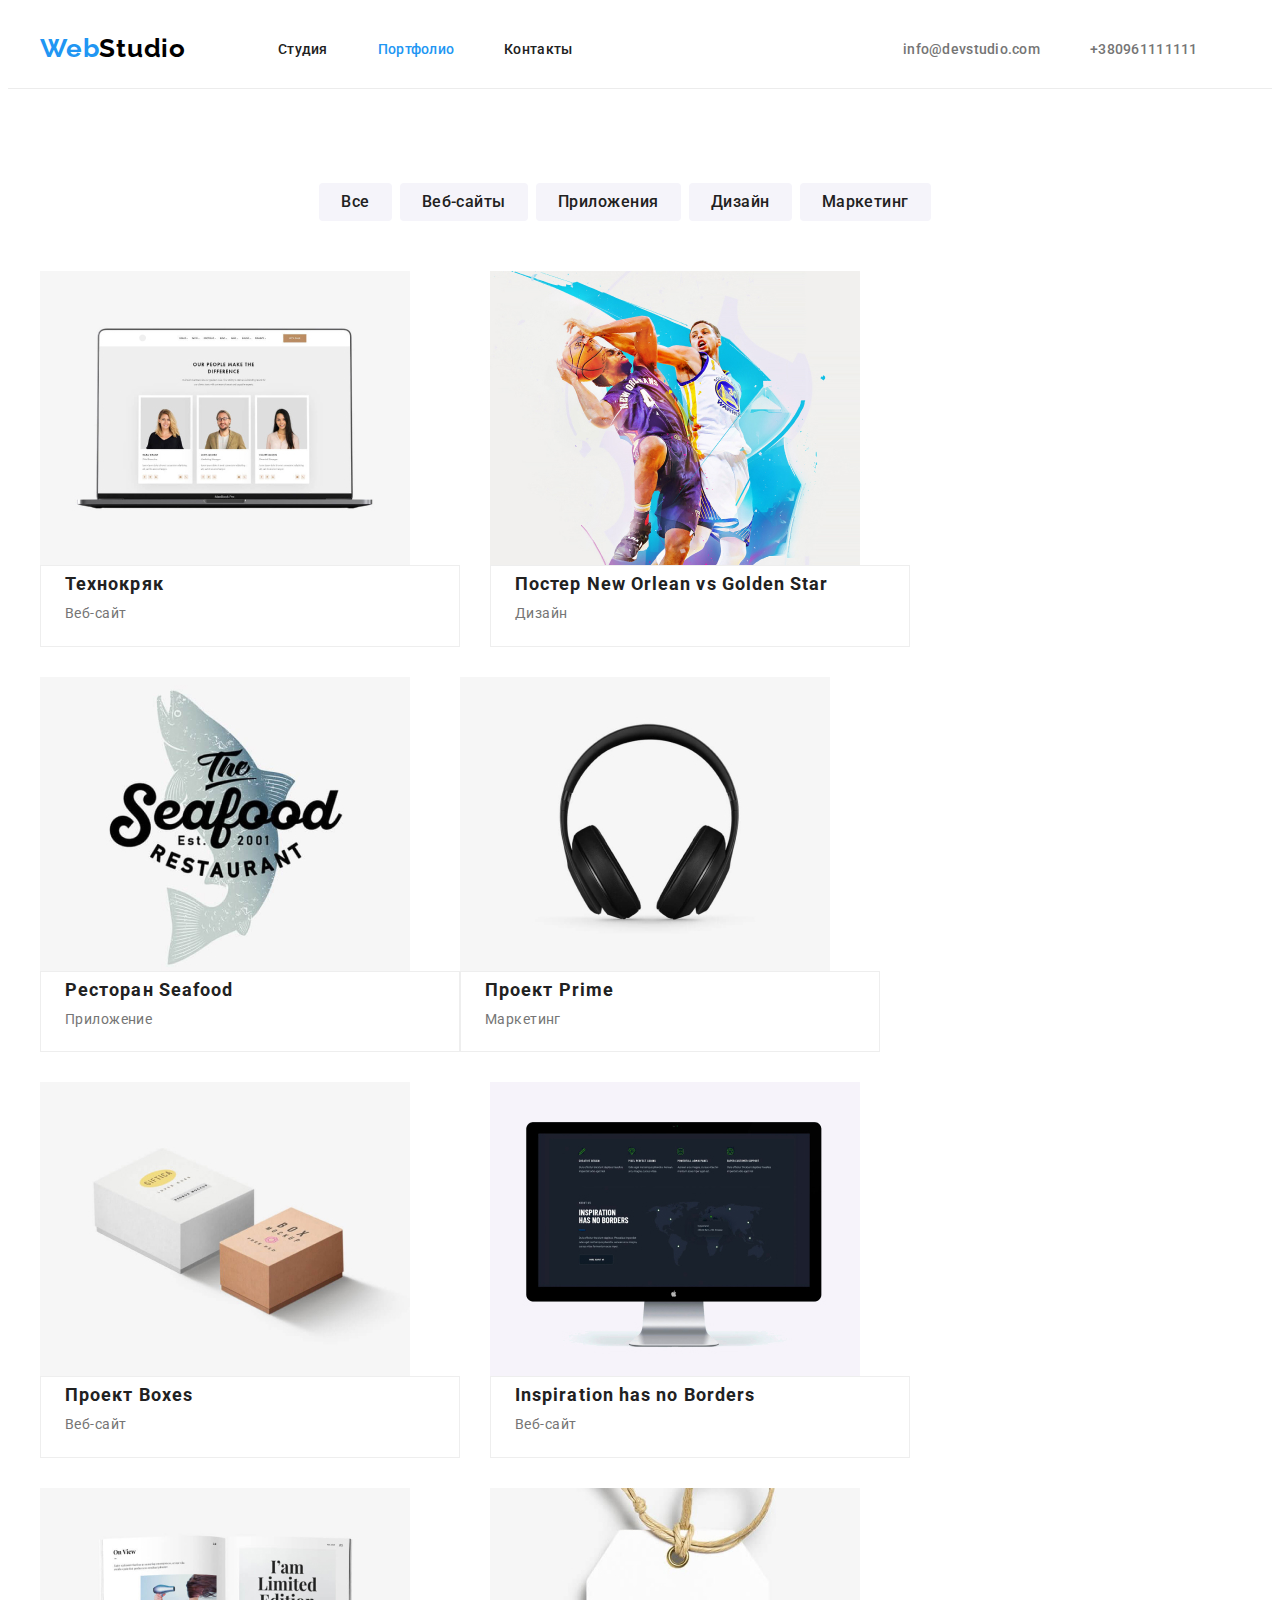
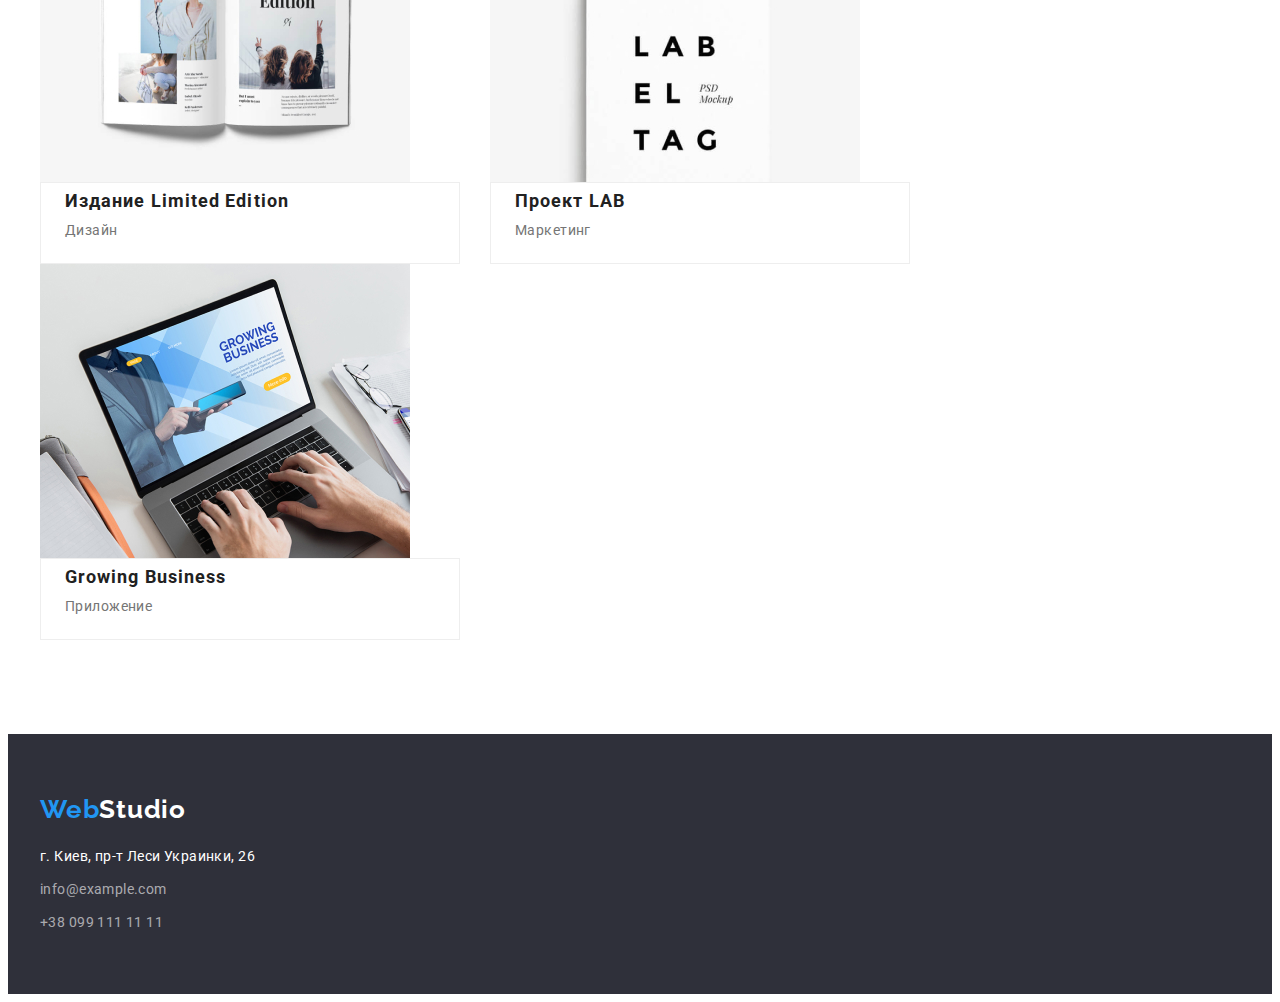
==== commit c31b130c: "исправляет пробивающие марджины" ====
--- a/portfolio.html
+++ b/portfolio.html
@@ -38,7 +38,7 @@
  
     <!-- Основной контент -->
     <main>
-        <div class="main-content-section">  
+        <section class="main-content-section">  
             <div class="container">     
                 <div class="portfolio-container">
                     <div class="filter-container">
@@ -155,7 +155,7 @@
                         </div>
                 </div>
             </div>   
-        </div>              
+        </section>              
     </main>
     <!-- Футер -->
     <footer class="footer-section">
--- a/css/styles.css
+++ b/css/styles.css
@@ -23,7 +23,6 @@
   padding-left: 15px;
   padding-right: 15px;
   margin: 0 auto;
-  outline: 2px solid tomato;
 }
 
 body {
@@ -66,11 +65,14 @@
   color: var(--logo-color-main);
 }
 
+.page-header {
+  border-bottom: 1px solid var(--border-line-color);
+}
+
 .header-block {
   display: flex;
-  border-bottom: 1px solid var(--border-line-color);
+  align-items: center;
   background: var(--logo-color-footer);
-  align-items: center;
 }
 
 .nav-container {
@@ -145,10 +147,12 @@
 }
 
 /* Main portfolio.html*/
+.main-content-section {
+  padding-top: 94px;
+  padding-bottom: 94px;
+}
 .portfolio-container {
   width: 1170px;
-  padding-top: 94px;
-  padding-bottom: 94px;
 }
 
 .filter-container {
@@ -196,6 +200,7 @@
 .portfolio-filter {
   display: flex;
   justify-content: center;
+  margin-bottom: 50px;
 }
 
 .portfolio-items {
@@ -225,19 +230,12 @@
   display: flex;
   flex-wrap: wrap;
   margin-right: 30px;
-  margin-top: 30px;
   margin-right: -30px;
-  margin-top: -30px;
   align-items: center;
 }
 
 .types-of-services:nth-child(3n) {
   margin-left: 0px;
-}
-
-.portfolio-exmpls-container {
-  padding-top: 34px;
-  width: 1170px;
 }
 
 .services-item {
@@ -247,8 +245,12 @@
   margin-bottom: 30px;
 }
 
-.services-item:nth-child(-n + 3) {
-  margin-bottom: 30px;
+.services-item:nth-child(3n + 3) {
+  margin-right: 0px;
+}
+
+.services-item:nth-last-child(-n + 3) {
+  margin-bottom: 0px;
 }
 
 .services-container {
@@ -303,6 +305,7 @@
   width: 696px;
   margin-left: auto;
   margin-right: auto;
+  margin-bottom: 30px;
 }
 
 .hero .btn {
@@ -344,6 +347,7 @@
   line-height: 1.1;
   letter-spacing: 0.03em;
   text-transform: uppercase;
+  margin-bottom: 10px;
 }
 
 .text {
@@ -393,6 +397,8 @@
 
 .team-section {
   background-color: var(--team-color);
+  padding-top: 94px;
+  padding-bottom: 94px;
 }
 
 .subtitle {
@@ -411,12 +417,10 @@
   letter-spacing: 0.03em;
   text-align: center;
   margin-bottom: 50px;
-  padding-top: 94px;
 }
 
 .team-group {
   display: flex;
-  padding-bottom: 94px;
 }
 
 .personal-information {
@@ -451,14 +455,12 @@
 /* Footer */
 
 .footer {
+}
+
+.footer-section {
+  background-color: var(--footer-background-color);
   padding-top: 60px;
   padding-bottom: 60px;
-}
-
-.footer-section {
-  width: 1200px;
-  margin: 0px auto;
-  background-color: var(--footer-background-color);
 }
 
 .footer-section span {
@@ -485,6 +487,11 @@
 
 .address-section .address-section-item {
   list-style-type: none;
+  margin-bottom: 9px;
+}
+
+.address-section-item:last-child {
+  margin-bottom: 0px;
 }
 
 .address-section-item .adress-item {
